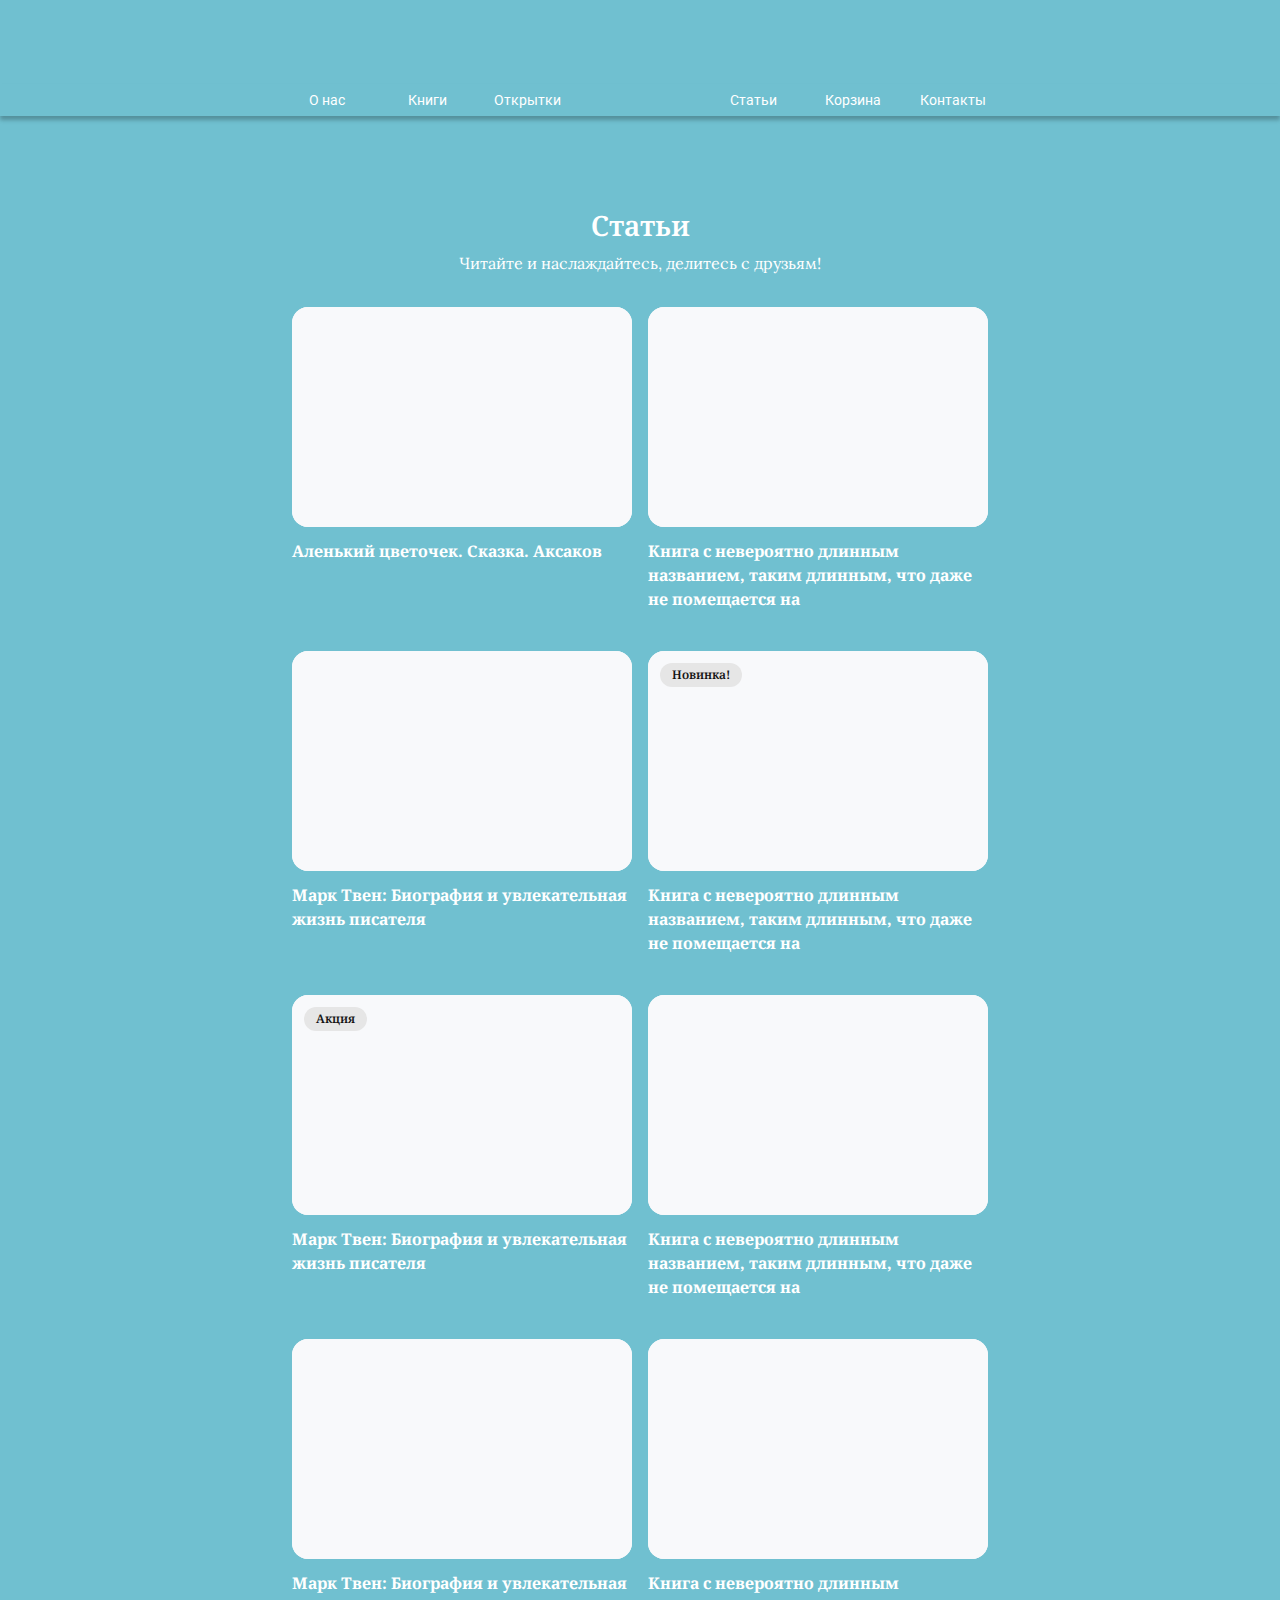
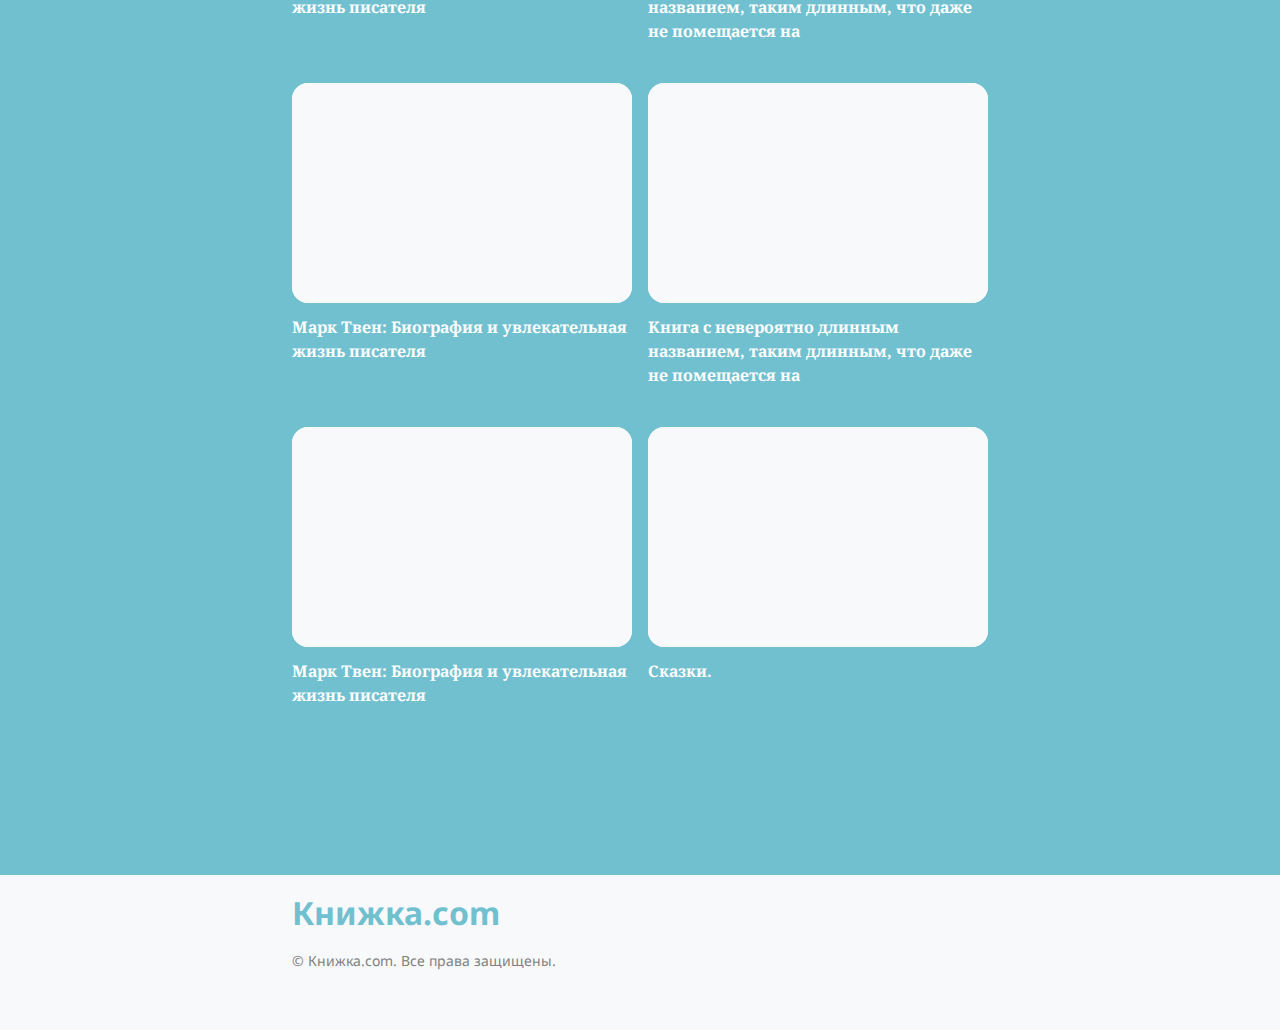
==== articles.html @ e6ea22bf "first commit" ====
<!DOCTYPE html>
<html lang="en">

<head>
  <meta charset="UTF-8">
  <meta name="viewport" content="width=device-width, initial-scale=1.0">
  <title>Книжка.com</title>
  <link rel="stylesheet" href="css/swiper-bundle.min.css">
  <link rel="stylesheet" href="css/style.min.css">
</head>

<body>
  <div class="wrapper">
    <header class="header">


      <div class="header__top">


      </div>
      <div class="header-center">

      </div>
      <div class="header__center">
        <div class="header__center-conteiner">
          <div class="header__center-nav">
            <ul class="nav-list">
              <li class="nav-list__item"><a href="about.html" class="nav-list__link">О нас</a></li>
              <li class="nav-list__item"><a href="index.html" class="nav-list__link">Книги</a></li>
              <li class="nav-list__item"><a href="postcards.html" class="nav-list__link">Открытки</a></li>
            </ul>
          </div>
          <div class="header__center-nav">
            <ul class="nav-list">
              <li class="nav-list__item"><a href="articles.html" class="nav-list__link">Статьи</a></li>
              <li class="nav-list__item"><a href="cart.html" class="nav-list__link">Корзина</a></li>
              <li class="nav-list__item"><a href="contacts.html" class="nav-list__link">Контакты</a></li>
            </ul>
          </div>
        </div>
      </div>
      <div class="container">
        <div class="header__mob mobile">
          <div class="header__logo">
            <img src="images/mobile/logo.png" alt="">
            <span>Книжка.com</span>
          </div>
          <div class="menu__btn">
            <span></span>
            <span></span>
            <span></span>
            <div class="clse-menu">
              <svg xmlns="http://www.w3.org/2000/svg" width="24" height="24" viewBox="0 0 24 24" fill="none">
                <path
                  d="M6.4 19L5 17.6L10.6 12L5 6.4L6.4 5L12 10.6L17.6 5L19 6.4L13.4 12L19 17.6L17.6 19L12 13.4L6.4 19Z"
                  fill="black" />
              </svg>
            </div>
          </div>
          <div class="menu__list">
            <div class="menu__list-inner">
              <img src="images/top-img.png" alt="" class="menu__img">
              <ul class="nav__list">
                <li class="nav__list-item"><a href="about.html" class="nav__link">О нас</a></li>
                <li class="nav__list-item"><a href="index.html" class="nav__link">Книги</a></li>
                <li class="nav__list-item"><a href="postcards.html" class="nav__link">Открытки</a></li>
                <li class="nav__list-item"><a href="articles.html" class="nav__link">Статьи </a></li>
                <li class="nav__list-item"><a href="cart.html" class="nav__link">Корзина</a></li>

                <li class="nav__list-item"><a href="contacts.html" class="nav__link">Контакты</a></li>

              </ul>
              <div class="header__mob-bottom">
                <div class="header__mob-title">Книжка.com</div>
                <div class="header__socials socials">
                </div>
              </div>
            </div>
          </div>
        </div>
      </div>
    </header>
    <main class="main">
      <section class="books">
        <div class="container-content">
          <h4 class="books__title title first">Статьи</h4>
          <p class="books__subtitle subtitle">
            Читайте и наслаждайтесь, делитесь
            с друзьям!
          </p>

        </div>
        <div class="container">
          <div class="books__tabs tabs-block">
            <!-- <div class="tabs__buttons">
              <button class="tab-btn active" data-tab="#tab-1">Все</button>
              <button class="tab-btn" data-tab="#tab-2">Стихи</button>
              <button class="tab-btn" data-tab="#tab-3">Детям</button>

              <button class="tab-btn" data-tab="#tab-5">Книги о природе</button>
            </div> -->
            <div class="tabs__body">
              <div class="tab__item active" id="tab-1">
                <div class="article__box">
                  <a href="article.html" class="article">
                    <div class="article__img">
                      <img src="images/content/article-bg.jpg" alt="">
                    </div>
                    <h6 class="article__title">
                      Аленький цветочек. Сказка.
                      Аксаков
                    </h6>
                  </a>
                  <a href="article.html" class="article">
                    <div class="article__img">
                      <img src="images/content/article-bg.jpg" alt="">
                    </div>
                    <h6 class="article__title">
                      Книга с невероятно длинным названием, таким длинным, что даже не помещается на
                    </h6>

                  </a>

                  <a href="article.html" class="article">
                    <div class="article__img">
                      <img src="images/content/article-bg.jpg" alt="">
                    </div>
                    <h6 class="article__title">
                      Марк Твен: Биография и увлекательная жизнь писателя
                    </h6>
                  </a>
                  <a href="article.html" class="article">
                    <div class="article__img">
                      <img src="images/content/article-bg.jpg" alt="">
                    </div>
                    <h6 class="article__title">
                      Книга с невероятно длинным названием, таким длинным, что даже не помещается на
                    </h6>
                    <div class="article__label"><span>Новинка!</span></div>
                  </a>
                  <a href="article.html" class="article mob-none">
                    <div class="article__img">
                      <img src="images/content/article-bg.jpg" alt="">
                    </div>
                    <h6 class="article__title">
                      Марк Твен: Биография и увлекательная жизнь писателя
                    </h6>
                    <div class="article__label"><span>Акция</span></div>
                  </a>
                  <a href="article.html" class="article mob-none">
                    <div class="article__img">
                      <img src="images/content/article-bg.jpg" alt="">
                    </div>
                    <h6 class="article__title">
                      Книга с невероятно длинным названием, таким длинным, что даже не помещается на
                    </h6>
                  </a>
                  <a href="article.html" class="article mob-none">
                    <div class="article__img">
                      <img src="images/content/article-bg.jpg" alt="">
                    </div>
                    <h6 class="article__title">
                      Марк Твен: Биография и увлекательная жизнь писателя
                    </h6>

                  </a>
                  <a href="article.html" class="article mob-none">
                    <div class="article__img">
                      <img src="images/content/article-bg.jpg" alt="">
                    </div>
                    <h6 class="article__title">
                      Книга с невероятно длинным названием, таким длинным, что даже не помещается на
                    </h6>

                  </a>
                  <a href="article.html" class="article none">
                    <div class="article__img">
                      <img src="images/content/article-bg.jpg" alt="">
                    </div>
                    <h6 class="article__title">
                      Марк Твен: Биография и увлекательная жизнь писателя
                    </h6>
                  </a>
                  <a href="article.html" class="article none">
                    <div class="article__img">
                      <img src="images/content/article-bg.jpg" alt="">
                    </div>
                    <h6 class="article__title">
                      Книга с невероятно длинным названием, таким длинным, что даже не помещается на
                    </h6>
                  </a>
                  <a href="article.html" class="article none">
                    <div class="article__img">
                      <img src="images/content/article-bg.jpg" alt="">
                    </div>
                    <h6 class="article__title">
                      Марк Твен: Биография и увлекательная жизнь писателя
                    </h6>

                  </a>
                  <a href="article.html" class="article none">
                    <div class="article__img">
                      <img src="images/content/article-bg.jpg" alt="">
                    </div>
                    <h6 class="article__title">
                      Сказки.
                    </h6>
                  </a>
                </div>

              </div>
              <div class="tab__item" id="tab-2">
                <div class="article__box">
                  <a href="article.html" class="article">
                    <div class="article__img">
                      <img src="images/content/article-bg.jpg" alt="">
                    </div>
                    <h6 class="article__title">
                      Аленький цветочек. Сказка.
                      Аксаков
                    </h6>
                  </a>
                  <a href="article.html" class="article">
                    <div class="article__img">
                      <img src="images/content/article-bg.jpg" alt="">
                    </div>
                    <h6 class="article__title">
                      Книга с невероятно длинным названием, таким длинным, что даже не помещается на
                    </h6>

                  </a>

                  <a href="article.html" class="article">
                    <div class="article__img">
                      <img src="images/content/article-bg.jpg" alt="">
                    </div>
                    <h6 class="article__title">
                      Марк Твен: Биография и увлекательная жизнь писателя
                    </h6>
                  </a>
                  <a href="article.html" class="article">
                    <div class="article__img">
                      <img src="images/content/article-bg.jpg" alt="">
                    </div>
                    <h6 class="article__title">
                      Книга с невероятно длинным названием, таким длинным, что даже не помещается на
                    </h6>
                    <div class="article__label"><span>Новинка!</span></div>
                  </a>
                  <a href="article.html" class="article mob-none">
                    <div class="article__img">
                      <img src="images/content/article-bg.jpg" alt="">
                    </div>
                    <h6 class="article__title">
                      Марк Твен: Биография и увлекательная жизнь писателя
                    </h6>
                    <div class="article__label"><span>Акция</span></div>
                  </a>
                  <a href="article.html" class="article mob-none">
                    <div class="article__img">
                      <img src="images/content/article-bg.jpg" alt="">
                    </div>
                    <h6 class="article__title">
                      Книга с невероятно длинным названием, таким длинным, что даже не помещается на
                    </h6>
                  </a>
                  <a href="article.html" class="article mob-none">
                    <div class="article__img">
                      <img src="images/content/article-bg.jpg" alt="">
                    </div>
                    <h6 class="article__title">
                      Марк Твен: Биография и увлекательная жизнь писателя
                    </h6>

                  </a>
                  <a href="article.html" class="article mob-none">
                    <div class="article__img">
                      <img src="images/content/article-bg.jpg" alt="">
                    </div>
                    <h6 class="article__title">
                      Книга с невероятно длинным названием, таким длинным, что даже не помещается на
                    </h6>

                  </a>
                  <a href="article.html" class="article none">
                    <div class="article__img">
                      <img src="images/content/article-bg.jpg" alt="">
                    </div>
                    <h6 class="article__title">
                      Марк Твен: Биография и увлекательная жизнь писателя
                    </h6>
                  </a>
                  <a href="article.html" class="article none">
                    <div class="article__img">
                      <img src="images/content/article-bg.jpg" alt="">
                    </div>
                    <h6 class="article__title">
                      Книга с невероятно длинным названием, таким длинным, что даже не помещается на
                    </h6>
                  </a>
                  <a href="article.html" class="article none">
                    <div class="article__img">
                      <img src="images/content/article-bg.jpg" alt="">
                    </div>
                    <h6 class="article__title">
                      Марк Твен: Биография и увлекательная жизнь писателя
                    </h6>

                  </a>
                  <a href="article.html" class="article none">
                    <div class="article__img">
                      <img src="images/content/article-bg.jpg" alt="">
                    </div>
                    <h6 class="article__title">
                      Сказки.
                    </h6>
                  </a>
                </div>

              </div>
              <div class="tab__item" id="tab-3">
                <div class="article__box">
                  <a href="article.html" class="article">
                    <div class="article__img">
                      <img src="images/content/article-bg.jpg" alt="">
                    </div>
                    <h6 class="article__title">
                      Аленький цветочек. Сказка.
                      Аксаков
                    </h6>
                  </a>
                  <a href="article.html" class="article">
                    <div class="article__img">
                      <img src="images/content/article-bg.jpg" alt="">
                    </div>
                    <h6 class="article__title">
                      Книга с невероятно длинным названием, таким длинным, что даже не помещается на
                    </h6>

                  </a>

                  <a href="article.html" class="article">
                    <div class="article__img">
                      <img src="images/content/article-bg.jpg" alt="">
                    </div>
                    <h6 class="article__title">
                      Марк Твен: Биография и увлекательная жизнь писателя
                    </h6>
                  </a>
                  <a href="article.html" class="article">
                    <div class="article__img">
                      <img src="images/content/article-bg.jpg" alt="">
                    </div>
                    <h6 class="article__title">
                      Книга с невероятно длинным названием, таким длинным, что даже не помещается на
                    </h6>
                    <div class="article__label"><span>Новинка!</span></div>
                  </a>
                  <a href="article.html" class="article mob-none">
                    <div class="article__img">
                      <img src="images/content/article-bg.jpg" alt="">
                    </div>
                    <h6 class="article__title">
                      Марк Твен: Биография и увлекательная жизнь писателя
                    </h6>
                    <div class="article__label"><span>Акция</span></div>
                  </a>
                  <a href="article.html" class="article mob-none">
                    <div class="article__img">
                      <img src="images/content/article-bg.jpg" alt="">
                    </div>
                    <h6 class="article__title">
                      Книга с невероятно длинным названием, таким длинным, что даже не помещается на
                    </h6>
                  </a>
                  <a href="article.html" class="article mob-none">
                    <div class="article__img">
                      <img src="images/content/article-bg.jpg" alt="">
                    </div>
                    <h6 class="article__title">
                      Марк Твен: Биография и увлекательная жизнь писателя
                    </h6>

                  </a>
                  <a href="article.html" class="article mob-none">
                    <div class="article__img">
                      <img src="images/content/article-bg.jpg" alt="">
                    </div>
                    <h6 class="article__title">
                      Книга с невероятно длинным названием, таким длинным, что даже не помещается на
                    </h6>

                  </a>
                  <a href="article.html" class="article none">
                    <div class="article__img">
                      <img src="images/content/article-bg.jpg" alt="">
                    </div>
                    <h6 class="article__title">
                      Марк Твен: Биография и увлекательная жизнь писателя
                    </h6>
                  </a>
                  <a href="article.html" class="article none">
                    <div class="article__img">
                      <img src="images/content/article-bg.jpg" alt="">
                    </div>
                    <h6 class="article__title">
                      Книга с невероятно длинным названием, таким длинным, что даже не помещается на
                    </h6>
                  </a>
                  <a href="article.html" class="article none">
                    <div class="article__img">
                      <img src="images/content/article-bg.jpg" alt="">
                    </div>
                    <h6 class="article__title">
                      Марк Твен: Биография и увлекательная жизнь писателя
                    </h6>

                  </a>
                  <a href="article.html" class="article none">
                    <div class="article__img">
                      <img src="images/content/article-bg.jpg" alt="">
                    </div>
                    <h6 class="article__title">
                      Сказки.
                    </h6>
                  </a>
                </div>

              </div>
              <div class="tab__item" id="tab-4">
                <div class="article__box">
                  <a href="article.html" class="article">
                    <div class="article__img">
                      <img src="images/content/article-bg.jpg" alt="">
                    </div>
                    <h6 class="article__title">
                      Аленький цветочек. Сказка.
                      Аксаков
                    </h6>
                  </a>
                  <a href="article.html" class="article">
                    <div class="article__img">
                      <img src="images/content/article-bg.jpg" alt="">
                    </div>
                    <h6 class="article__title">
                      Книга с невероятно длинным названием, таким длинным, что даже не помещается на
                    </h6>

                  </a>

                  <a href="article.html" class="article">
                    <div class="article__img">
                      <img src="images/content/article-bg.jpg" alt="">
                    </div>
                    <h6 class="article__title">
                      Марк Твен: Биография и увлекательная жизнь писателя
                    </h6>
                  </a>
                  <a href="article.html" class="article">
                    <div class="article__img">
                      <img src="images/content/article-bg.jpg" alt="">
                    </div>
                    <h6 class="article__title">
                      Книга с невероятно длинным названием, таким длинным, что даже не помещается на
                    </h6>
                    <div class="article__label"><span>Новинка!</span></div>
                  </a>
                  <a href="article.html" class="article mob-none">
                    <div class="article__img">
                      <img src="images/content/article-bg.jpg" alt="">
                    </div>
                    <h6 class="article__title">
                      Марк Твен: Биография и увлекательная жизнь писателя
                    </h6>
                    <div class="article__label"><span>Акция</span></div>
                  </a>
                  <a href="article.html" class="article mob-none">
                    <div class="article__img">
                      <img src="images/content/article-bg.jpg" alt="">
                    </div>
                    <h6 class="article__title">
                      Книга с невероятно длинным названием, таким длинным, что даже не помещается на
                    </h6>
                  </a>
                  <a href="article.html" class="article mob-none">
                    <div class="article__img">
                      <img src="images/content/article-bg.jpg" alt="">
                    </div>
                    <h6 class="article__title">
                      Марк Твен: Биография и увлекательная жизнь писателя
                    </h6>

                  </a>
                  <a href="article.html" class="article mob-none">
                    <div class="article__img">
                      <img src="images/content/article-bg.jpg" alt="">
                    </div>
                    <h6 class="article__title">
                      Книга с невероятно длинным названием, таким длинным, что даже не помещается на
                    </h6>

                  </a>
                  <a href="article.html" class="article none">
                    <div class="article__img">
                      <img src="images/content/article-bg.jpg" alt="">
                    </div>
                    <h6 class="article__title">
                      Марк Твен: Биография и увлекательная жизнь писателя
                    </h6>
                  </a>
                  <a href="article.html" class="article none">
                    <div class="article__img">
                      <img src="images/content/article-bg.jpg" alt="">
                    </div>
                    <h6 class="article__title">
                      Книга с невероятно длинным названием, таким длинным, что даже не помещается на
                    </h6>
                  </a>
                  <a href="article.html" class="article none">
                    <div class="article__img">
                      <img src="images/content/article-bg.jpg" alt="">
                    </div>
                    <h6 class="article__title">
                      Марк Твен: Биография и увлекательная жизнь писателя
                    </h6>

                  </a>
                  <a href="article.html" class="article none">
                    <div class="article__img">
                      <img src="images/content/article-bg.jpg" alt="">
                    </div>
                    <h6 class="article__title">
                      Сказки.
                    </h6>
                  </a>
                </div>

              </div>
              <div class="tab__item" id="tab-5">
                <div class="article__box">
                  <a href="article.html" class="article">
                    <div class="article__img">
                      <img src="images/content/article-bg.jpg" alt="">
                    </div>
                    <h6 class="article__title">
                      Аленький цветочек. Сказка.
                      Аксаков
                    </h6>
                  </a>
                  <a href="article.html" class="article">
                    <div class="article__img">
                      <img src="images/content/article-bg.jpg" alt="">
                    </div>
                    <h6 class="article__title">
                      Книга с невероятно длинным названием, таким длинным, что даже не помещается на
                    </h6>

                  </a>

                  <a href="article.html" class="article">
                    <div class="article__img">
                      <img src="images/content/article-bg.jpg" alt="">
                    </div>
                    <h6 class="article__title">
                      Марк Твен: Биография и увлекательная жизнь писателя
                    </h6>
                  </a>
                  <a href="article.html" class="article">
                    <div class="article__img">
                      <img src="images/content/article-bg.jpg" alt="">
                    </div>
                    <h6 class="article__title">
                      Книга с невероятно длинным названием, таким длинным, что даже не помещается на
                    </h6>
                    <div class="article__label"><span>Новинка!</span></div>
                  </a>
                  <a href="article.html" class="article mob-none">
                    <div class="article__img">
                      <img src="images/content/article-bg.jpg" alt="">
                    </div>
                    <h6 class="article__title">
                      Марк Твен: Биография и увлекательная жизнь писателя
                    </h6>
                    <div class="article__label"><span>Акция</span></div>
                  </a>
                  <a href="article.html" class="article mob-none">
                    <div class="article__img">
                      <img src="images/content/article-bg.jpg" alt="">
                    </div>
                    <h6 class="article__title">
                      Книга с невероятно длинным названием, таким длинным, что даже не помещается на
                    </h6>
                  </a>
                  <a href="article.html" class="article mob-none">
                    <div class="article__img">
                      <img src="images/content/article-bg.jpg" alt="">
                    </div>
                    <h6 class="article__title">
                      Марк Твен: Биография и увлекательная жизнь писателя
                    </h6>

                  </a>
                  <a href="article.html" class="article mob-none">
                    <div class="article__img">
                      <img src="images/content/article-bg.jpg" alt="">
                    </div>
                    <h6 class="article__title">
                      Книга с невероятно длинным названием, таким длинным, что даже не помещается на
                    </h6>

                  </a>
                  <a href="article.html" class="article none">
                    <div class="article__img">
                      <img src="images/content/article-bg.jpg" alt="">
                    </div>
                    <h6 class="article__title">
                      Марк Твен: Биография и увлекательная жизнь писателя
                    </h6>
                  </a>
                  <a href="article.html" class="article none">
                    <div class="article__img">
                      <img src="images/content/article-bg.jpg" alt="">
                    </div>
                    <h6 class="article__title">
                      Книга с невероятно длинным названием, таким длинным, что даже не помещается на
                    </h6>
                  </a>
                  <a href="article.html" class="article none">
                    <div class="article__img">
                      <img src="images/content/article-bg.jpg" alt="">
                    </div>
                    <h6 class="article__title">
                      Марк Твен: Биография и увлекательная жизнь писателя
                    </h6>

                  </a>
                  <a href="article.html" class="article none">
                    <div class="article__img">
                      <img src="images/content/article-bg.jpg" alt="">
                    </div>
                    <h6 class="article__title">
                      Сказки.
                    </h6>
                  </a>
                </div>

              </div>
            </div>
          </div>
        </div>
      </section>
    </main>
    <footer class="footer">
      <div class="container">
        <div class="footer__inner">
          <div class="footer__title heading">Книжка.com</div>

          <p class="footer__copyright">&copy;&nbsp;Книжка.com. Все права защищены.</p>

        </div>
      </div>
    </footer>
  </div>
  <script src="js/swiper-bundle.min.js"></script>
  <script src="js/main.min.js"></script>
</body>

</html>
---- css/style.min.css ----
@import"https://fonts.googleapis.com/css2?family=Inter:wght@500;600;700&family=Lora:ital,wght@0,400;0,500;0,700;1,500&family=Noto+Sans+Display:wght@600&family=Noto+Sans:wght@400;500;600;700&family=Noto+Serif:wght@400;500;600&family=Roboto:wght@400;500&display=swap";

html {
  -webkit-box-sizing: border-box;
  box-sizing: border-box
}

*,
*::after,
*::before {
  -webkit-box-sizing: inherit;
  box-sizing: inherit
}

ul[class],
ol[class] {
  padding: 0
}

body,
h1,
h2,
h3,
h4,
h5,
h6,
p,
ul,
ol,
li,
figure,
figcaption,
blockquote,
dl,
dd {
  margin: 0;
  font-size: inherit
}

ul[class] {
  list-style: none
}

img {
  max-width: 100%;
  display: block
}

input,
button,
textarea,
select {
  font: inherit
}

a {
  text-decoration: none
}

button {
  background-color: rgba(0, 0, 0, 0);
  border: none
}

html,
body {
  height: 100%
}

html *,
body * {
  -webkit-box-sizing: border-box;
  box-sizing: border-box
}

a {
  color: inherit
}

body {
  color: #333;
  font-family: Lora;
  font-size: 16px;
  font-style: normal;
  font-weight: 400;
  line-height: 150%;
  overflow-x: hidden;
  background-color: #70C0D0
}

button {
  cursor: pointer
}

.wrapper {
  display: -webkit-box;
  display: -ms-flexbox;
  display: flex;
  -webkit-box-orient: vertical;
  -webkit-box-direction: normal;
  -ms-flex-direction: column;
  flex-direction: column;
  min-height: 100%
}

.main {
  -webkit-box-flex: 1;
  -ms-flex: 1 0 auto;
  flex: 1 0 auto
}

.footer {
  -webkit-box-flex: 0;
  -ms-flex: 0 0 auto;
  flex: 0 0 auto
}

.container {
  max-width: 1680px;
  margin: 0 auto;
  padding: 0 16px
}

.container-content {
  max-width: 1270px;
  margin: 0 auto;
  padding: 0 15px;
  margin-bottom: 24px;
}

.container-fluid {
  max-width: 1145px;
  padding: 0 15px;
  margin: 0 auto
}

a {
  cursor: pointer
}

button {
  cursor: pointer
}



.header__top {
  position: relative;
  z-index: 10;
  padding-top: 20px
}

.header-center {
  margin: -68px auto 0 auto;
  width: 252px;
  height: 252px
}

.header-center img {
  width: 100%
}

.header-top__bird {
  width: 815px;
  margin-left: auto
}

.header-top__bird img {
  width: 100%
}

.header-top-second {
  position: absolute;
  right: 35%;
  top: 136px
}

.hero {
  width: 1440px;
  position: relative;
  margin: 265px auto 278px auto
}

.hero img {
  width: 100%
}

.hero__link {
  background-color: #fff;
  position: absolute;
  color: #053364;
  font-size: 18px;
  font-weight: 500;
  line-height: 120%;
  border-radius: 12px;
  border: 1px solid #70C0D0;
  padding: 12px 24px
}

.hero__link-1 {
  top: 16%;
  right: 21%
}

.hero__link-2 {
  top: 21%;
  left: 18%
}

.hero__link-3 {
  top: 31%;
  right: 9%
}

.hero__link-4 {
  top: 38%;
  left: 5%
}

.hero__link-5 {
  top: 57%;
  right: 2%
}

.hero__link-6 {
  top: 59%;
  left: 2%
}

.footer {
  background-color: #f8f9fb;
  padding: 16px 0 36px 0
}

.socials {
  display: -webkit-box;
  display: -ms-flexbox;
  display: flex;
  -webkit-box-align: center;
  -ms-flex-align: center;
  align-items: center;
  gap: 16px
}

.title {
  color: #fff;
  font-family: Noto Serif;
  text-align: center;
  font-size: 48px;
  font-weight: 600;
  line-height: 120%
}

.title.first {
  margin-top: 40px
}

.nav-list__link {
  color: #fff;
}

.subtitle {
  color: #fff;
  text-align: center;
  font-size: 18px;
  margin: 16px 0 64px 0
}

.block {
  background-color: #fff;
  border-radius: 16px;
  padding: 64px
}

.heading {
  font-family: Noto Sans;
  font-size: 32px;
  font-weight: 700;
  line-height: 140%;
  color: #70C0D0
}

.grey-btn {
  display: inline-block;
  width: 100%;
  border-radius: 16px;
  background: rgba(255, 255, 255, .15);
  padding: 31px;
  color: #fff;
  font-size: 18px;
  font-weight: 500;
  line-height: 120%;
  text-align: center
}

.mobile {
  display: none
}

.socials__link img {
  width: 48px;
  height: 48px
}

.footer__title {
  margin-bottom: 10px
}

.footer__nav {
  display: -webkit-box;
  display: -ms-flexbox;
  display: flex;
  -webkit-box-align: center;
  -ms-flex-align: center;
  align-items: center;
  gap: 0 11px
}

.footer__link {
  font-size: 18px;
  color: #70C0D0;
  font-weight: 700
}

.footer__copyright {
  font-family: Noto Sans;
  font-size: 14px;
  font-style: normal;
  font-weight: 400;
  color: #818181;
  margin: 14px 0 21px 0
}

.menu__list {
  display: block;
  position: absolute;
  z-index: 99;
  right: 0;
  left: 0;
  top: 0;
  min-height: 100vh;
  background-color: #fff;
  -webkit-transform: translateY(-100%);
  -ms-transform: translateY(-100%);
  transform: translateY(-100%);
  -webkit-transition: all .3s ease-in;
  -o-transition: all .3s ease-in;
  transition: all .3s ease-in
}

.menu__list--active {
  display: block;
  -webkit-transform: translateY(0);
  -ms-transform: translateY(0);
  transform: translateY(0)
}

.menu__list--dis {
  -webkit-transform: translateY(-100%);
  -ms-transform: translateY(-100%);
  transform: translateY(-100%);
  -webkit-transition: all .3s ease-in;
  -o-transition: all .3s ease-in;
  transition: all .3s ease-in
}

.menu__btn {
  position: relative;
  z-index: 100;
  width: 40px;
  height: 40px;
  border-radius: 8px;
  background: var(--5, #F8F9FB);
  display: -webkit-box;
  display: -ms-flexbox;
  display: flex;
  -webkit-box-orient: vertical;
  -webkit-box-direction: normal;
  -ms-flex-direction: column;
  flex-direction: column;
  -webkit-box-pack: center;
  -ms-flex-pack: center;
  justify-content: center;
  gap: 3px
}

.menu__btn span {
  width: 18px;
  height: 2px;
  background-color: #141414;
  margin: 0 auto
}

.clse-menu {
  display: none
}

.menu__btn.checked {
  background: #f7f7f7
}

.menu__btn.checked span {
  display: none
}

.menu__btn.checked .clse-menu {
  margin: auto;
  display: block
}

.menu__list-inner {
  max-width: 375px;
  padding: 0 15px;
  margin: 0 auto;
  text-align: center;
  display: -webkit-box;
  display: -ms-flexbox;
  display: flex;
  -webkit-box-orient: vertical;
  -webkit-box-direction: normal;
  -ms-flex-direction: column;
  flex-direction: column;
  -webkit-box-pack: center;
  -ms-flex-pack: center;
  justify-content: center
}

.menu__list-inner .menu__img {
  width: 120px;
  height: 120px;
  margin: 24px auto 80px auto
}

.menu__list-inner .nav__list {
  display: -webkit-box;
  display: -ms-flexbox;
  display: flex;
  -webkit-box-orient: vertical;
  -webkit-box-direction: normal;
  -ms-flex-direction: column;
  flex-direction: column;
  -webkit-box-pack: center;
  -ms-flex-pack: center;
  justify-content: center;
  text-align: center;
  font-size: 20px;
  gap: 24px
}

.menu__list-inner .header__mob-title {
  margin: auto 0 16px 0
}

.menu__list-inner .header__socials {
  width: 240px;
  margin: 0 auto
}

.menu__list-inner .header__mob-bottom {
  margin: 100px 0 32px 0
}

.header__center {
  padding: 1px 0;
  margin-top: 20px;
  -webkit-box-shadow: 0px 4px 4px 0px rgba(0, 0, 0, .25);
  box-shadow: 0px 4px 4px 0px rgba(0, 0, 0, .25);
  position: relative;
  z-index: 1
}

.header__center-conteiner {
  max-width: 1404px;
  padding: 0 15px;
  margin: 0 auto;
  display: -webkit-box;
  display: -ms-flexbox;
  display: flex;
  -webkit-box-align: center;
  -ms-flex-align: center;
  align-items: center;
  -webkit-box-pack: justify;
  -ms-flex-pack: justify;
  justify-content: space-between
}

.nav-list {
  font-size: 24px;
  color: #333;
  font-weight: 500;
  line-height: 30px;
  display: -webkit-box;
  display: -ms-flexbox;
  display: flex;
  -webkit-box-align: center;
  -ms-flex-align: center;
  align-items: center;
  gap: 64px
}

.about__text {
  margin: 8px 0 32px 0;
  font-size: 20px
}

.about__items-box>*:not(:last-child) {
  margin-bottom: 32px
}

.about__item-top {
  font-family: Noto Serif;
  font-size: 22px;
  font-weight: 600;
  margin-bottom: 8px;
  padding-left: 40px;
  position: relative
}

.about__item-top::before {
  position: absolute;
  content: "";
  display: block;
  width: 24px;
  height: 24px;
  background-color: #0c8bca;
  left: 0;
  top: 0;
  border-radius: 50%
}

.about__btn {
  margin: 16px 0 0 0
}

.authors {
  margin-top: 64px
}

.authors__swiper {
  margin-bottom: 167px
}

.authors__swiper .user-slide {
  max-width: 287px;
  margin: 0 63px;
  display: -webkit-box;
  display: -ms-flexbox;
  display: flex;
  -webkit-box-orient: vertical;
  -webkit-box-direction: normal;
  -ms-flex-direction: column;
  flex-direction: column;
  -webkit-box-pack: center;
  -ms-flex-pack: center;
  justify-content: center
}

.authors__swiper .user__avatar {
  margin: 0 auto;
  background-color: #fff;
  border-radius: 50%;
  width: 287px;
  height: 287px
}

.authors__swiper .user__avatar img {
  border-radius: 50%;
  width: 287px;
  height: 287px
}

.authors__swiper .user__name {
  color: #fff;
  text-align: center;
  font-family: Noto Serif;
  font-size: 18px;
  font-weight: 600;
  line-height: 120%;
  margin-top: 16px
}

.authors__swiper .swiper-button-next::after,
.authors__swiper .swiper-button-prev::after {
  color: #fff;
  font-size: 17px
}

.tabs__buttons {
  display: -webkit-box;
  display: -ms-flexbox;
  display: flex;
  -webkit-box-align: center;
  -ms-flex-align: center;
  align-items: center;
  gap: 0 16px;
  margin-bottom: 64px
}

.tab-btn {
  border-radius: 57px;
  background: rgba(255, 255, 255, .15);
  padding: 11px 16px;
  color: #fff;
  line-height: 120%
}

.tab-btn:first-child {
  margin-left: auto
}

.tab-btn:last-child {
  margin-right: auto
}

.tab-btn.active {
  background: #fff;
  color: #333
}

.tab__item {
  display: none
}

.tab__item.active {
  display: block
}

.article__box {
  display: -ms-grid;
  display: grid;
  -ms-grid-columns: (1fr)[4];
  grid-template-columns: repeat(4, 1fr);
  gap: 56px 20px;
  margin-bottom: 140px
}

.article {
  position: relative
}

.article__img {
  border-radius: 16px;
  background: var(--5, #F8F9FB);
  width: 405px;
  height: 287px;
  margin-bottom: 12px
}

.article__img img {
  border-radius: 16px;
  width: 405px;
  height: 287px
}

.article__title {
  color: #fff;
  font-family: Noto Serif
}

.article__label {
  position: absolute;
  top: 12px;
  left: 12px;
  color: var(--unnamed, #141414);
  font-family: Noto Serif;
  font-size: 12px;
  font-weight: 600;
  border-radius: 35px;
  background: var(--20, #E6E6E6)
}

.article__label span {
  padding: 0 12px;
  line-height: 24px
}

.contact-link {
  color: #0c8bca
}

.about__item-tex span {
  display: inline-block;
  width: 100%
}

.about__item-tex a {
  display: inline-block;
  width: -webkit-max-content;
  width: -moz-max-content;
  width: max-content
}

.questions-text {
  width: 100%;
  display: inline-block
}

.contacts__socials {
  width: 240px;
  margin: 66px auto 20px auto
}

.false {
  color: #fff;
  text-align: center;
  font-family: Noto Serif;
  font-size: 64px;
  font-style: normal;
  font-weight: 600;
  line-height: 120%;
  width: 721px;
  margin: 200px auto 90vh auto
}

.news__box {
  display: -ms-grid;
  display: grid;
  -ms-grid-columns: (1fr)[1];
  grid-template-columns: repeat(1, 1fr);
  gap: 16px 0;
  padding-bottom: 214px;
  margin-bottom: 115px
}

.news__box-item {
  display: -webkit-box;
  display: -ms-flexbox;
  display: flex;
  -webkit-box-align: start;
  -ms-flex-align: start;
  align-items: flex-start;
  gap: 0 36px
}

.news__title {
  color: #141414;
  font-family: Noto Serif;
  font-size: 48px;
  font-weight: 600;
  line-height: 120%;
  margin-bottom: 8px
}

.news__authors-name {
  margin-bottom: 16px;
  font-size: 18px
}

.news__text {
  font-size: 18px
}

.news__img {
  min-width: 451px;
  height: 320px;
  border-radius: 16px
}

.news__img img {
  width: 451px;
  height: 320px;
  border-radius: 16px
}

.news .container {
  max-width: 1270px
}

.read-more {
  display: none
}

.postcards {
  margin-bottom: 215px
}

.postcards .postcard__description {
  color: var(--unnamed, #FFF);
  font-family: "Noto Serif", serif;
  font-weight: 400;
  line-height: 150%;
  margin-top: 16px
}

.postcards__swiper {
  margin-bottom: 16px
}

.postcards__body-title {
  padding: 9px 0;
  text-align: center;
  margin-bottom: 32px;
  color: #fff;
  font-family: Noto Serif;
  font-size: 32px;
  font-weight: 600;
  line-height: 120%
}

.postcards .swiper-button-next,
.postcards .swiper-button-prev {
  border-radius: 54px;
  background: var(--20, #E6E6E6);
  width: 56px;
  height: 56px;
  position: absolute;
  top: -65px;
  z-index: 99
}

.postcards .swiper-button-next::after,
.postcards .swiper-button-prev::after {
  font-size: 16px;
  color: #292d32
}

.postcards .swiper {
  overflow-y: visible
}

.postcards .swiper-button-next {
  right: 0
}

.postcards .swiper-button-prev {
  left: 0
}

.postcards__body.horisont {
  margin-bottom: 64px
}

.postcards__body.horisont .postcard__img {
  width: 547px;
  height: 387px
}

.postcards__body.horisont .swiper-slide {
  max-width: -webkit-fit-content;
  max-width: -moz-fit-content;
  max-width: fit-content;
  margin-right: 20px
}

.postcards__body.vertical .postcard__img {
  width: 405px;
  height: 655px
}

.postcards__body.vertical .swiper-slide {
  max-width: -webkit-fit-content;
  max-width: -moz-fit-content;
  max-width: fit-content;
  margin-right: 20px
}

.article__body {
  background-color: #fff;
  max-width: 1792px;
  margin: 0 auto;
  padding: 297px 0;
  overflow-x: hidden
}

.article__body-title {
  color: #70C0D0;
  font-family: Noto Serif;
  font-size: 40px;
  line-height: 120%;
  margin: 0 198px 40px 198px;
  text-align: center;
  padding-bottom: 16px;
  border-bottom: 1px solid #70C0D0
}

.item-article:not(:last-child) {
  margin-bottom: 64px
}

.item-article__img {
  margin: 0 auto;
  position: relative
}

.item-article__img img {
  margin-bottom: 16px;
  border-radius: 16px;
  width: 1112px;
  height: 769px
}

.item-article__img p {
  color: #000;
  font-family: Noto Serif;
  font-size: 16px;
  font-weight: 400;
  line-height: 150%;
  text-align: center
}

.item-article__text {
  margin-bottom: 32px
}

.item-article__title {
  color: #70C0D0;
  text-align: center;
  font-family: Noto Serif;
  font-size: 32px;
  margin-bottom: 16px
}

.grey-block {
  border-radius: 16px;
  background: #f7f7f7;
  padding: 24px
}

.contents {
  margin-bottom: 40px
}

.contents__title {
  font-size: 24px;
  margin-bottom: 8px
}

.contents__list {
  margin-left: 24px;
  font-size: 16px
}

.contents__list a {
  text-decoration: underline
}

.quote {
  padding: 24px 24px 0 24px
}

.quote__text {
  color: var(--unnamed, #70C0D0);
  font-family: Noto Serif;
  font-weight: 700;
  line-height: 140%;
  margin-bottom: 16px
}

.quote__author {
  padding: 16px 0;
  display: -webkit-box;
  display: -ms-flexbox;
  display: flex;
  -webkit-box-align: center;
  -ms-flex-align: center;
  align-items: center;
  gap: 16px;
  font-family: Noto Serif;
  line-height: 140%;
  border-top: 1px solid rgba(0, 0, 0, .2)
}

.quote__author span {
  color: #053364;
  font-size: 14px;
  font-weight: 500;
  margin-bottom: 2px
}

.quote__author p {
  color: rgba(51, 51, 51, .7);
  font-size: 12px;
  font-style: normal;
  font-weight: 400
}

.swiper-article__img img {
  border-radius: 16px
}

.swiper-container {
  margin-bottom: 64px
}

.swiper-container .swiper-art {
  padding-bottom: 20px;
  position: relative
}

.swiper-container .swiper-pagination {
  position: absolute;
  bottom: 65px
}

.swiper-container .swiper-article__text {
  margin-top: 72px;
  text-align: center;
  opacity: 0;
  -webkit-transition: opacity .3s ease-in;
  -o-transition: opacity .3s ease-in;
  transition: opacity .3s ease-in
}

.swiper-container .swiper-slide-active .swiper-article__text {
  opacity: 1
}

.swiper-container .swiper-button-next,
.swiper-container .swiper-button-prev {
  position: absolute;
  z-index: 99;
  top: 88%
}

.swiper-container .swiper-button-next::after,
.swiper-container .swiper-button-prev::after {
  font-size: 14px;
  color: #292d32
}

.swiper-container .swiper-button-next {
  right: 47%
}

.swiper-container .swiper-button-prev {
  left: 47%
}

.video__library {
  position: absolute;
  top: calc(50% - 54px);
  left: calc(50% - 54px);
  z-index: 1
}

.video__library img {
  width: 108px;
  height: 108px
}

.video-library {
  display: -ms-grid;
  display: grid;
  -ms-grid-columns: (1fr)[6];
  grid-template-columns: repeat(6, 1fr);
  gap: 19px
}

.video-library__item {
  position: relative;
  height: -webkit-max-content;
  height: -moz-max-content;
  height: max-content
}

.video-library img {
  border-radius: 13.984px;
  width: 169px;
  height: 116px
}

.video-library .video-library-play {
  display: none;
  position: absolute;
  top: calc(50% - 20px);
  left: calc(50% - 20px)
}

.video-library .video-library-play img {
  border-radius: 0;
  width: 40px;
  height: 40px
}

.video-library__item.active {
  border-radius: 15.732px;
  border: 3px solid #4685ff
}

.video-library__item.active .video-library-play {
  display: block
}

.video-library__item.last {
  position: relative;
  border-radius: 13.984px
}

.video-library__item.last span {
  top: 0;
  border-radius: 13.984px;
  position: absolute;
  display: -webkit-box;
  display: -ms-flexbox;
  display: flex;
  -webkit-box-align: center;
  -ms-flex-align: center;
  align-items: center;
  -webkit-box-pack: center;
  -ms-flex-pack: center;
  justify-content: center;
  color: #fff;
  text-align: center;
  font-family: Lora;
  font-size: 32px;
  font-weight: 700;
  line-height: 150%;
  width: 100%;
  height: 100%;
  background: -webkit-gradient(linear, left bottom, left top, from(rgba(0, 0, 0, 0.6)), to(rgba(0, 0, 0, 0.6)));
  background: -o-linear-gradient(bottom, rgba(0, 0, 0, 0.6) 0%, rgba(0, 0, 0, 0.6) 100%);
  background: linear-gradient(0deg, rgba(0, 0, 0, 0.6) 0%, rgba(0, 0, 0, 0.6) 100%)
}

.img-swiper .swiper-button-next,
.img-swiper .swiper-button-prev {
  position: absolute;
  width: 56px;
  height: 56px;
  border-radius: 54px;
  background: #e6e6e6;
  z-index: 99
}

.img-swiper .swiper-button-next::after,
.img-swiper .swiper-button-prev::after {
  color: #292d32;
  font-size: 16px
}

.img-swiper .swiper-button-prev {
  left: -72px
}

.img-swiper .swiper-button-next {
  right: -72px
}

.img-swiper .swiper {
  overflow: visible;
  margin-bottom: 40px
}

.img-swiper .swiper-slide {
  opacity: 0
}

.img-swiper .swiper-slide-active {
  opacity: 1
}

.article__author {
  display: -webkit-box;
  display: -ms-flexbox;
  display: flex;
  -webkit-box-align: center;
  -ms-flex-align: center;
  align-items: center;
  -webkit-box-pack: justify;
  -ms-flex-pack: justify;
  justify-content: space-between;
  line-height: 140%;
  margin-bottom: 40px
}

.article__author-info {
  font-family: Noto Serif
}

.article__author-info span {
  font-weight: 500
}

.article__author-info p {
  color: rgba(51, 51, 51, .7);
  font-size: 14px;
  font-weight: 400;
  margin-top: 4px
}

.article__author-right {
  font-family: Roboto;
  font-weight: 400;
  display: -webkit-box;
  display: -ms-flexbox;
  display: flex;
  -webkit-box-align: center;
  -ms-flex-align: center;
  align-items: center;
  gap: 19px
}

.article__author-views {
  display: -webkit-box;
  display: -ms-flexbox;
  display: flex;
  -webkit-box-align: center;
  -ms-flex-align: center;
  align-items: center;
  gap: 8px
}

.feedback {
  margin-bottom: 16px
}

.feedback__title {
  font-family: Noto Serif;
  font-size: 32px;
  font-weight: 600;
  margin-bottom: 20px
}

.feedback__buttons {
  display: -webkit-box;
  display: -ms-flexbox;
  display: flex;
  -webkit-box-align: center;
  -ms-flex-align: center;
  align-items: center;
  gap: 12px
}

.feedback-btn {
  border-radius: 12px;
  background: #70C0D0;
  color: #fff;
  padding: 13px 24px
}

.bottom-title {
  color: #0c8bca;
  font-family: Noto Serif;
  font-size: 24px;
  margin-bottom: 8px;
  font-weight: 600;
  line-height: 150%
}

.postcards__mob {
  display: none
}

.tablet {
  display: none
}

@media(max-width: 1440px) {
  .postcards__mob {
    display: block
  }

  .postcards__mob-box {
    display: -ms-grid;
    display: grid;
    -ms-grid-columns: (1fr)[2];
    grid-template-columns: repeat(2, 1fr);
    gap: 32px 16px
  }

  .postcards__mob-box p {
    font-size: 18px
  }

  .postcard__mob.horisont img {
    width: 340px;
    height: 241px
  }

  .postcard__mob.vertical img {
    width: 340px;
    height: 480px
  }

  .postcards__body {
    display: none
  }

  .tablet {
    display: block
  }

  .postcards__body-title {
    font-size: 20px;
    margin-bottom: 32px
  }
}

@media(max-width: 768px) {
  .postcards__mob {
    display: block
  }

  .postcards__mob-box {
    display: -ms-grid;
    display: grid;
    -ms-grid-columns: (1fr)[1];
    grid-template-columns: repeat(1, 1fr);
    gap: 32px 16px
  }

  .postcard__mob.horisont img {
    width: 343px;
    height: 243px
  }

  .postcard__mob.vertical img {
    width: 343px;
    height: 484px
  }
}

.book {
  background-color: #fff;
  padding: 148px 0 284px 0
}

.book .container {
  overflow: hidden
}

.book .swiper-slide img {
  border-radius: 16px
}

.book__gallery-title {
  color: var(--unnamed, #0C8BCA);
  font-family: Noto Serif;
  font-size: 32px;
  font-style: normal;
  font-weight: 600;
  line-height: 120%;
  margin-bottom: 41px
}

.book__item {
  display: -webkit-box;
  display: -ms-flexbox;
  display: flex;
  -webkit-box-align: start;
  -ms-flex-align: start;
  align-items: flex-start;
  gap: 0 64px;
  margin-bottom: 113px
}

.book__cover {
  border-radius: 16px;
  background: #d9d9d9
}

.book__cover img {
  width: 572px;
  height: 405px;
  border-radius: 16px
}

.book__title {
  color: var(--unnamed, #0C8BCA);
  font-family: Noto Serif;
  font-size: 48px;
  font-weight: 600;
  line-height: 120%;
  margin-bottom: 8px
}

.book__author {
  color: var(--unnamed, #818181);
  margin-bottom: 16px
}

.book .feedback__buttons {
  margin-bottom: 16px
}

.book .feedback-btn.not-active {
  color: #70C0D0;
  background-color: #d9d9d9
}

.book__text {
  font-family: Noto Serif;
  line-height: 150%;
  color: #000;
  max-width: 1044px
}

.book__text p {
  margin-bottom: 16px;
  font-size: 18px;
  font-weight: 400
}

.book__text-link {
  color: #333;
  font-family: Noto Serif;
  font-size: 16px;
  font-style: normal;
  font-weight: 400;
  line-height: 120%;
  -webkit-text-decoration-line: underline;
  text-decoration-line: underline
}

.book__gallery-buttons {
  max-width: 156px;
  position: relative;
  top: -60px;
  left: 1504px
}

.book__gallery-buttons .swiper-button-next,
.book__gallery-buttons .swiper-button-prev {
  margin-left: 8px;
  width: 56px;
  height: 56px;
  border-radius: 54px;
  background: #70C0D0;
  color: #fff
}

.book__gallery-buttons .swiper-button-next::after,
.book__gallery-buttons .swiper-button-prev::after {
  font-size: 16px
}

.book__gallery {
  margin-bottom: 104px
}

.book__video {
  width: 100%;
  display: -webkit-box;
  display: -ms-flexbox;
  display: flex;
  -webkit-box-orient: vertical;
  -webkit-box-direction: normal;
  -ms-flex-direction: column;
  flex-direction: column;
  -webkit-box-pack: center;
  -ms-flex-pack: center;
  justify-content: center
}

.book__video * {
  margin: 0 auto;
  width: 1112px;
  height: 769px;
  border-radius: 16px
}

.header-top__bird {
  -webkit-animation-name: feathers;
  animation-name: feathers;
  -webkit-animation-duration: 1.7s;
  animation-duration: 1.7s;
  -webkit-animation-timing-function: ease-in-out;
  animation-timing-function: ease-in-out;
  right: 0;
  position: absolute;
  top: 0
}

.header-center {
  -webkit-animation-duration: 1.7s;
  animation-duration: 1.7s;
  -webkit-animation-timing-function: ease-out;
  animation-timing-function: ease-out
}

.menu__list--active {
  -webkit-animation-name: menu;
  animation-name: menu;
  -webkit-animation-duration: 1s;
  animation-duration: 1s;
  position: fixed
}

@media(max-width: 1730px) {
  .header-center {
    -webkit-animation-duration: 1.7s;
    animation-duration: 1.7s;
    -webkit-animation-timing-function: ease-out;
    animation-timing-function: ease-out
  }
}

@-webkit-keyframes center-ellipse-midle {
  0% {
    margin-top: -8px
  }

  100% {
    margin-top: -43px
  }
}

@keyframes center-ellipse-midle {
  0% {
    margin-top: -8px
  }

  100% {
    margin-top: -43px
  }
}

@media(max-width: 1440px) {
  .header-center {
    -webkit-animation-duration: 1.7s;
    animation-duration: 1.7s;
    -webkit-animation-timing-function: ease-out;
    animation-timing-function: ease-out
  }
}

@-webkit-keyframes menu {
  0% {
    -webkit-transform: translateY(-100%);
    transform: translateY(-100%)
  }

  100% {
    -webkit-transform: translateY(0%);
    transform: translateY(0%)
  }
}

@keyframes menu {
  0% {
    -webkit-transform: translateY(-100%);
    transform: translateY(-100%)
  }

  100% {
    -webkit-transform: translateY(0%);
    transform: translateY(0%)
  }
}

@-webkit-keyframes feathers {
  0% {
    right: -100%;
    top: -100%;
    -webkit-transform: rotate(-100deg);
    transform: rotate(-100deg)
  }

  100% {
    right: 0;
    top: 0;
    -webkit-transform: rotate(0deg);
    transform: rotate(0deg)
  }
}

@keyframes feathers {
  0% {
    right: -100%;
    top: -100%;
    -webkit-transform: rotate(-100deg);
    transform: rotate(-100deg)
  }

  100% {
    right: 0;
    top: 0;
    -webkit-transform: rotate(0deg);
    transform: rotate(0deg)
  }
}

@-webkit-keyframes center-ellipse {
  0% {
    margin-top: -28px
  }

  100% {
    margin-top: -68px
  }
}

@keyframes center-ellipse {
  0% {
    margin-top: -28px
  }

  100% {
    margin-top: -68px
  }
}

@-webkit-keyframes center-ellipse-mob {
  0% {
    margin-top: 0
  }

  100% {
    margin-top: -38px
  }
}

@keyframes center-ellipse-mob {
  0% {
    margin-top: 0
  }

  100% {
    margin-top: -38px
  }
}

@media(max-width: 1730px) {
  .header-top__bird {
    width: 534px
  }

  .header-top-second {
    width: 106px;
    top: 80px
  }

  .header-center {
    width: 212px;
    margin: -43px auto 0px auto
  }

  .hero {
    width: 1080px;
    margin: 175px auto 196px auto
  }

  .hero__link {
    padding: 4px 6px
  }

  .hero__link-1 {
    top: 16%;
    right: 21%
  }

  .hero__link-2 {
    top: 21%;
    left: 16%
  }

  .hero__link-3 {
    top: 31%;
    right: 8%
  }

  .hero__link-4 {
    top: 38%;
    left: 5%
  }

  .hero__link-5 {
    top: 57%;
    right: 2%
  }

  .hero__link-6 {
    top: 59%;
    left: 2%
  }

  .container {
    max-width: 1276px;
    padding: 0 15px
  }
}

@media(max-width: 1440px) {
  .header-top__bird {
    width: 205px
  }

  .header-top-second {
    width: 42px;
    top: 8px
  }

  .header-center {
    width: 104px;
    margin: -38px auto 0px auto
  }

  .hero {
    width: 720px;
    margin: 76px auto 195px auto
  }

  .hero__link {
    padding: 4px 6px
  }

  .hero__link-1 {
    top: 16%;
    right: 21%
  }

  .hero__link-2 {
    top: 21%;
    left: 16%
  }

  .hero__link-3 {
    top: 31%;
    right: 8%
  }

  .hero__link-4 {
    top: 38%;
    left: 5%
  }

  .hero__link-5 {
    top: 65%;
    right: 3%
  }

  .hero__link-6 {
    top: 59%;
    left: 2%
  }

  .container {
    max-width: 768px
  }
}

@media(max-width: 768px) {
  .header__top {
    display: none
  }

  .hero__img {
    display: none
  }

  .mobile {
    display: block
  }

  .hero__links {
    display: none
  }

  .hero__links-mobile {
    display: -webkit-box;
    display: -ms-flexbox;
    display: flex;
    -webkit-box-orient: vertical;
    -webkit-box-direction: normal;
    -ms-flex-direction: column;
    flex-direction: column;
    gap: 40px;
    width: 375px
  }

  .hero__link-mobile {
    margin-bottom: 40px;
    max-width: 375px
  }

  .hero__link-mobile img {
    width: 343px
  }

  .container {
    max-width: 375px
  }

  .menu__btn {
    display: -webkit-box;
    display: -ms-flexbox;
    display: flex
  }

  .footer__inner {
    display: -webkit-box;
    display: -ms-flexbox;
    display: flex;
    -webkit-box-orient: vertical;
    -webkit-box-direction: normal;
    -ms-flex-direction: column;
    flex-direction: column;
    -webkit-box-pack: center;
    -ms-flex-pack: center;
    justify-content: center;
    text-align: center
  }

  .footer__nav {
    -webkit-box-orient: vertical;
    -webkit-box-direction: normal;
    -ms-flex-direction: column;
    flex-direction: column;
    -webkit-box-pack: justify;
    -ms-flex-pack: justify;
    justify-content: space-between;
    gap: 24px
  }

  .footer__title {
    white-space: nowrap;
    margin-bottom: 39px
  }

  .footer__socials {
    margin: 0 auto
  }

  .header__logo {
    display: -webkit-box;
    display: -ms-flexbox;
    display: flex;
    -webkit-box-align: center;
    -ms-flex-align: center;
    align-items: center;
    gap: 0 8px;
    color: var(--unnamed, #FFF);
    font-family: Noto Sans;
    font-size: 22px;
    font-weight: 600;
    line-height: 30px
  }

  .header__mob {
    padding: 24px 0;
    display: -webkit-box;
    display: -ms-flexbox;
    display: flex;
    -webkit-box-pack: justify;
    -ms-flex-pack: justify;
    justify-content: space-between
  }

  .hero {
    margin-bottom: 149px;
    margin-top: 0
  }

  .hero__title {
    color: #fff;
    font-family: Noto Serif;
    font-size: 20px;
    max-width: 320px;
    font-weight: 600;
    padding: 8px 0
  }

  .hero__text {
    max-width: 320px;
    color: #fff;
    font-family: Lora;
    font-size: 18px;
    margin-bottom: 10px
  }
}

@media(max-width: 1920px) {
  .header__center-conteiner {
    max-width: 1261px
  }

  .nav-list {
    gap: 0 40px
  }

  .container-content {
    max-width: 1016px;
    padding: 0 15px
  }

  .authors__swiper {
    margin-bottom: 243px
  }

  .authors .user-slide {
    max-width: 287px;
    margin: 0 94px
  }

  .article__box {
    gap: 40px 20px;
    margin-bottom: 202px
  }

  .article__img {
    width: 309px;
    height: 200px
  }

  .article__img img {
    width: 309px;
    height: 200px
  }

  .article__title {
    max-width: 309px
  }

  .article__body {
    padding: 227px 0 424px 0
  }

  .container {
    max-width: 1328px;
    padding: 0 15px
  }

  .false {
    margin: 170px auto 90vh auto
  }

  .news__box {
    padding: 16px 23px 50px 23px;
    margin-bottom: 60px
  }

  .news__box-item {
    display: -webkit-box;
    display: -ms-flexbox;
    display: flex;
    -webkit-box-align: start;
    -ms-flex-align: start;
    align-items: flex-start;
    gap: 0 36px
  }

  .news__title {
    color: #141414;
    font-family: Noto Serif;
    font-size: 48px;
    font-weight: 600;
    line-height: 120%;
    margin-bottom: 8px
  }

  .news__authors-name {
    margin-bottom: 16px;
    font-size: 18px
  }

  .news__text {
    font-size: 18px
  }

  .postcards {
    margin-bottom: 240px
  }

  .postcards__body.horisont .postcard__img {
    width: 419px;
    height: 297px
  }

  .postcards__body.vertical .postcard__img {
    width: 309px;
    height: 437px
  }

  .book {
    padding: 132px 0 111px 0
  }

  .book__item {
    -webkit-box-orient: vertical;
    -webkit-box-direction: normal;
    -ms-flex-direction: column;
    flex-direction: column;
    gap: 43px 0;
    margin-bottom: 55px
  }

  .book__cover {
    margin: 0 auto
  }

  .book__gallery-buttons {
    left: 1157px
  }

  .book__video * {
    width: 858px;
    height: 593px
  }
}

@media(max-width: 1440px) {
  .header__center-conteiner {
    max-width: 736px
  }

  .header__center {
    margin-top: -209px
  }

  .nav-list {
    gap: 0 20px
  }

  .nav-list__item {
    text-align: center;
    font-family: Roboto;
    font-size: 14px;
    font-weight: 400;
    line-height: 30px;
    width: 80px
  }

  .container-content {
    max-width: 1016px;
    padding: 0 15px
  }

  .authors__swiper {
    margin-bottom: 243px
  }

  .authors .user-slide {
    max-width: 100%;
    margin: 0
  }

  .title.first {
    margin-top: 93px
  }

  .title {
    font-size: 28px
  }

  .subtitle {
    font-size: 16px
  }

  .block {
    padding: 24px
  }

  .subtitle {
    margin: 8px 0 32px 0
  }

  .about__item-top::before {
    background-color: #70C0D0
  }

  .about__item-text {
    font-size: 16px
  }

  .article__box {
    -ms-grid-columns: (1fr)[2];
    grid-template-columns: repeat(2, 1fr);
    gap: 40px 16px;
    margin-bottom: 168px
  }

  .article__img {
    width: 340px;
    height: 220px
  }

  .article__img img {
    width: 340px;
    height: 220px
  }

  .article__title {
    max-width: 340px
  }

  .container {
    max-width: 726px
  }

  .tabs__buttons {
    margin-bottom: 32px
  }

  .false {
    font-size: 28px;
    width: 316px;
    margin: 76px auto 90vh auto
  }

  .news .container {
    max-width: 798px
  }

  .news__box {
    padding: 24px 29px 154px 29px;
    margin-bottom: 97px;
    -ms-grid-columns: (1fr)[2];
    grid-template-columns: repeat(2, 1fr);
    gap: 40px 24px
  }

  .news__box-item {
    max-width: 343px;
    -webkit-box-orient: vertical;
    -webkit-box-direction: normal;
    -ms-flex-direction: column;
    flex-direction: column;
    gap: 40px 0px
  }

  .news__title {
    color: #333;
    font-family: Noto Serif;
    font-size: 24px;
    font-weight: 600;
    line-height: 120%;
    margin-bottom: 8px
  }

  .news__authors-name {
    margin-bottom: 16px;
    font-size: 16px
  }

  .news__img {
    width: 343px;
    height: 242px;
    margin-right: 0
  }

  .news__img img {
    width: 343px;
    height: 242px
  }

  .news__text {
    font-size: 16px;
    color: #333;
    width: 343px;
    max-height: 340px;
    -o-text-overflow: clip;
    text-overflow: clip;
    margin-bottom: 16px
  }

  .read-more {
    display: inline-block;
    color: #333;
    font-size: 16px;
    -webkit-text-decoration-line: underline;
    text-decoration-line: underline
  }

  .postcards {
    margin-bottom: 240px
  }

  .postcards__body.horisont .postcard__img {
    width: 419px;
    height: 297px
  }

  .postcards__body.vertical .postcard__img {
    width: 309px;
    height: 437px
  }

  .book {
    padding: 93px 0 225px 0
  }

  .book__title {
    font-size: 32px
  }

  .book__gallery-buttons {
    display: none
  }

  .book__gallery-title {
    font-size: 24px
  }

  .book__video * {
    width: 858px;
    height: 593px
  }

  .book__gallery {
    margin-bottom: 73px
  }

  .book__cover img {
    width: 696px;
    height: 482px;
    border-radius: 16px
  }

  .book__video * {
    width: 696px;
    height: 482px
  }

  .header__top {
    padding-top: 70px
  }

  .article__body {
    padding: 110px 0 242px 0
  }

  .article__body .swiper-container {
    display: none
  }

  .article__body-item .swiper-button-next,
  .article__body-item .swiper-button-prev {
    display: none
  }

  .article__body-item .swiper-slide {
    margin: 0 10px
  }

  .article__body-title {
    border-bottom: none;
    padding-bottom: 0;
    margin-bottom: 24px;
    font-size: 24px
  }

  .article__body-item.none {
    display: none
  }

  .img-swiper .swiper-slide {
    opacity: 1
  }

  .video__library {
    display: none
  }

  .item-article__img img {
    width: 696px;
    height: 488px
  }

  .item-article__img p {
    font-size: 14px;
    font-weight: 400
  }

  .container-fluid {
    max-width: 726px;
    padding: 0 15px;
    overflow: hidden
  }
}

@media(max-width: 768px) {
  .header__center {
    display: none
  }

  .container-content {
    max-width: 397px;
    padding: 0 15px
  }

  .title.first {
    margin-top: 12px
  }

  .title {
    font-size: 28px;
    text-align: left
  }

  .subtitle {
    font-size: 16px;
    text-align: left
  }

  .block {
    padding: 24px 12px
  }

  .subtitle {
    margin: 8px 0 32px 0
  }

  .about__item-top {
    padding-left: 0
  }

  .about__item-top::before {
    display: none
  }

  .authors {
    margin-top: 16px
  }

  .authors .title,
  .authors .subtitle {
    text-align: center
  }

  .authors .swiper-button-next,
  .authors .swiper-button-prev {
    display: none
  }

  .article__box {
    -ms-grid-columns: (1fr)[1];
    grid-template-columns: repeat(1, 1fr);
    gap: 40px;
    margin-bottom: 65px
  }

  .article__img {
    width: 343px;
    height: 222px
  }

  .article__img img {
    width: 343px;
    height: 222px
  }

  .article__title {
    max-width: 343px
  }

  .container {
    max-width: 372px;
    padding: 0
  }

  .container-content {
    max-width: 372px
  }

  .tabs__buttons {
    overflow-x: auto
  }

  .tabs__buttons button {
    white-space: nowrap
  }

  .tabs__buttons::-webkit-scrollbar {
    display: none
  }

  .contacts__socials {
    width: 240px;
    margin: 30px auto 0 auto
  }

  .false {
    font-size: 28px;
    width: 316px;
    margin: 10px auto 90vh auto
  }

  .news .container {
    max-width: 405px
  }

  .news__box {
    padding: 24px 19px 25px 19px;
    margin-bottom: 97px;
    -ms-grid-columns: (1fr)[1];
    grid-template-columns: repeat(1, 1fr);
    gap: 40px 0
  }

  .book {
    padding: 32px 0 48px 0
  }

  .book__title {
    font-size: 32px
  }

  .book__gallery-buttons {
    display: none
  }

  .book__gallery-title {
    font-size: 24px
  }

  .book__video * {
    width: 858px;
    height: 593px
  }

  .book__gallery {
    margin-bottom: 49px
  }

  .book__cover img {
    width: 343px;
    height: 242px;
    border-radius: 16px
  }

  .book__video * {
    width: 343px;
    height: 237px
  }

  .container-fluid {
    max-width: 343px;
    padding: 0 16px
  }

  .article__body {
    padding: 8px 0 250px 0
  }

  .item-article__img img {
    width: 343px;
    height: 240px
  }

  .item-article:not(:last-child) {
    margin-bottom: 40px
  }

  .item-article__title {
    font-size: 20px
  }

  .item-article__title .swiper-slide {
    padding: 0
  }

  .img-swiper .swiper-slide-active {
    margin: 0 10px 0 0
  }

  .article__author {
    -webkit-box-orient: vertical;
    -webkit-box-direction: normal;
    -ms-flex-direction: column;
    flex-direction: column;
    -webkit-box-pack: normal;
    -ms-flex-pack: normal;
    justify-content: normal;
    gap: 10px 0
  }

  .article__author-info {
    margin-right: auto
  }

  .article__author-right {
    margin-right: auto
  }

  .feedback__title {
    font-size: 20px
  }

  .feedback-btn {
    padding: 11px 24px
  }

  .header.white {
    background-color: #fff
  }

  .header.white .header__logo span {
    color: var(--unnamed, #0C8BCA);
    font-family: Noto Sans;
    font-size: 22px
  }

  .header__mob {
    padding-left: 15px;
    padding-right: 15px
  }

  .article__body-title {
    text-align: center;
    margin: 0 auto 24px auto;
    max-width: 343px
  }
}

@media(max-width: 375px) {
  .heading {
    font-size: 28px
  }

  .news__box {
    padding: 24px 19px 25px 19px;
    margin-bottom: 97px;
    -ms-grid-columns: (1fr)[1];
    grid-template-columns: repeat(1, 1fr);
    gap: 40px 0
  }

  .news__img {
    max-width: 100%;
    height: auto
  }

  .news__img img {
    width: 282px;
    height: auto
  }

  .news__text {
    max-width: 282px
  }
}

.overlay {
  position: absolute;
  top: 0;
  left: 0;
  opacity: 0;
  visibility: hidden;
  width: 100%;
  height: 100%;
  z-index: 999;
  -webkit-animation: fade .6s;
  animation: fade .6s;
  overflow: auto
}

.shadow {
  opacity: 1;
  visibility: visible;
  -webkit-transition: visibility 0s linear 0s, opacity .35s 0s, -webkit-transform .25s;
  transition: visibility 0s linear 0s, opacity .35s 0s, -webkit-transform .25s;
  -o-transition: visibility 0s linear 0s, opacity .35s 0s, transform .25s;
  transition: visibility 0s linear 0s, opacity .35s 0s, transform .25s;
  transition: visibility 0s linear 0s, opacity .35s 0s, transform .25s, -webkit-transform .25s
}

.popup {
  top: 41%;
  left: 0;
  right: 0;
  font-size: 14px;
  margin: auto;
  width: 583px;
  position: absolute;
  padding: 24px;
  height: 194px;
  border-radius: 24px;
  background: #70C0D0;
  -webkit-backdrop-filter: blur(20px);
  backdrop-filter: blur(20px);
  z-index: 1000;
  color: #fff;
  -webkit-animation: fade .6s;
  animation: fade .6s
}

.popup h2 {
  margin-bottom: 8px;
  font-family: Noto Serif;
  font-size: 20px;
  font-style: normal;
  font-weight: 600;
  line-height: 150%
}

.popup p {
  font-family: Noto Serif;
  font-size: 18px;
  font-style: normal;
  font-weight: 400;
  line-height: 150%
}

@media(max-width: 768px) {
  #overlay {
    display: none !important
  }
}

.hero__links {
  -webkit-transition: all .3s linear;
  -o-transition: all .3s linear;
  transition: all .3s linear
}

.hero__links.active * {
  background: #70C0D0;
  color: #fff;
  -webkit-transition: all .3s linear;
  -o-transition: all .3s linear;
  transition: all .3s linear
}

.postcards .container {
  overflow-x: hidden
}

.postcards .swiper-button-next,
.postcards .swiper-button-prev {
  top: -60px
}

.postcards .postcards__swiper {
  position: relative
}

.popup__inner {
  display: -webkit-box;
  display: -ms-flexbox;
  display: flex;
  gap: 32px;
  position: relative
}

.popup__img img {
  width: 1196px;
  height: 844px;
  border-radius: 16px
}

.popup__info-tilte {
  color: #141414;
  font-family: Noto Serif;
  font-size: 32px;
  font-style: normal;
  font-weight: 600;
  line-height: 150%
}

.popup__info {
  padding: 32px;
  border-radius: 16px;
  background: #fff;
  max-width: 452px
}

.popup__info-text {
  color: #333;
  font-family: Noto Serif;
  font-size: 18px;
  font-style: normal;
  font-weight: 400;
  line-height: 150%
}

.postcards__popup {
  position: fixed;
  width: 100%;
  height: 100%;
  left: 0;
  right: 0;
  top: 0;
  z-index: 999;
  background: rgba(0, 0, 0, .8);
  display: -webkit-box;
  display: -ms-flexbox;
  display: flex;
  -webkit-box-orient: vertical;
  -webkit-box-direction: normal;
  -ms-flex-direction: column;
  flex-direction: column;
  -webkit-box-pack: center;
  -ms-flex-pack: center;
  justify-content: center;
  -webkit-box-align: center;
  -ms-flex-align: center;
  align-items: center
}

.popup__top {
  position: absolute;
  top: -76px;
  display: -webkit-box;
  display: -ms-flexbox;
  display: flex;
  -webkit-box-align: center;
  -ms-flex-align: center;
  align-items: center;
  -webkit-box-pack: justify;
  -ms-flex-pack: justify;
  justify-content: space-between;
  width: 100%
}

.popup__actions {
  display: -webkit-box;
  display: -ms-flexbox;
  display: flex;
  -webkit-box-align: center;
  -ms-flex-align: center;
  align-items: center;
  gap: 32px
}

.popup__actions button {
  border-radius: 12px;
  background: #70C0D0;
  color: #fff;
  font-family: Lora;
  font-size: 16px;
  font-style: normal;
  font-weight: 500;
  line-height: 120%;
  padding: 12.5px 24px
}

.popup__close {
  background-color: #fff;
  border-radius: 8px;
  padding: 8px 8px 0 8px
}

.popup__swiper {
  position: relative;
  width: 1680px !important
}

.popup__swiper .swiper-slide {
  width: 1680px !important
}

.popup__swiper .swiper-button-prev,
.popup__swiper .swiper-button-next {
  top: calc(50% - 24px)
}

.popup__swiper .swiper-button-prev {
  left: -80px
}

.popup__swiper .swiper-button-next {
  right: -80px
}

.popup__swiper .swiper-slide {
  opacity: 0
}

.popup__swiper .swiper-slide-active {
  opacity: 1
}

.postcards__popup {
  display: none
}

.postcards__popup.is-close {
  display: none !important
}

.postcards__popup.is-open {
  display: -webkit-box;
  display: -ms-flexbox;
  display: flex
}

.popup__top {
  z-index: 99999
}

@media(max-width: 1920px) {
  .popup__img img {
    width: 944px;
    height: 664px;
    border-radius: 16px
  }
}

@media(max-width: 1440px) {
  .popup__inner {
    -webkit-box-orient: vertical;
    -webkit-box-direction: normal;
    -ms-flex-direction: column;
    flex-direction: column
  }

  .popup__img img {
    width: 768px;
    height: 540px
  }

  .popup__swiper {
    max-width: 768px;
    margin: 100px auto 0 auto
  }

  .popup__top {
    max-width: 768px
  }

  .popup__info {
    width: 768px;
    height: 338px;
    overflow: hidden;
    padding: 32px 32px 0 32px;
    border-radius: 16px 16px 0 0;
    max-width: 768px
  }

  .popup__info-text {
    overflow-y: auto
  }

  .postcards__popup.is-open {
    display: block
  }

  .postcards__popup.vertical .popup__img img {
    width: 492px;
    height: 700px
  }

  .popup__swiper .swiper-button-prev,
  .popup__swiper .swiper-button-next {
    display: none !important
  }
}

@media(max-width: 768px) {
  .popup__inner {
    -webkit-box-orient: vertical;
    -webkit-box-direction: normal;
    -ms-flex-direction: column;
    flex-direction: column
  }

  .popup__img img {
    width: 375px;
    height: 262px
  }

  .popup__swiper {
    max-width: 375px;
    margin: 100px auto 0 auto
  }

  .popup__top {
    max-width: 375px
  }

  .popup__info {
    width: 375px;
    padding: 32px 16px 0 16px;
    border-radius: 16px 16px 0 0;
    max-width: 375px
  }

  .popup__info-text {
    height: 406px
  }

  .popup__info-text p {
    overflow-y: auto;
    padding-bottom: 100%
  }

  .postcards__popup.is-open {
    display: block !important
  }

  .postcards__popup.vertical .popup__img img {
    width: 376px;
    height: 537px
  }

  .postcards__popup.vertical .popup__info {
    width: 375px;
    height: 136px;
    overflow: hidden;
    padding: 32px 16px 0 16px;
    border-radius: 16px 16px 0 0;
    max-width: 375px
  }

  .popup__swiper .swiper-button-prev,
  .popup__swiper .swiper-button-next {
    display: none !important
  }

  .popup__actions button span {
    display: none
  }
}

.container-image {
  max-width: 1440px;
  padding: 0;
  margin: 0 auto
}

.container-image .popup {
  width: 399px;
  height: 265px
}

@media(max-width: 1440px) {
  .popup {
    width: 406px;
    height: 268px
  }
}

.wrapper {
  overflow: hidden
}

@media(max-width: 768px) {
  .container {
    max-width: 343px
  }

  .header__mob {
    padding-left: 0;
    padding-right: 0
  }
}

.clse-menu {
  margin-bottom: -8px
}

.authors__swiper {
  overflow: hidden;
  position: relative
}

.authors__swiper .swiper-button-next,
.authors__swiper .swiper-button-prev {
  top: 35%
}

@media(max-width: 1920px) {
  .authors .user-slide {
    margin: 0;
    max-width: none
  }
}

.authors__swiper .user-slide {
  margin: 0;
  max-width: none
}

.about__swiper {
  max-width: calc(100% - 120px);
  margin: 0 auto
}

@media(max-width: 768px) {
  .about__swiper {
    max-width: 100%;
    margin: 0 auto
  }
}

@media(max-width: 768px) {
  .article__img img {
    width: 100%;
    height: auto;
    max-width: 100%
  }

  .article__img {
    max-width: 343px;
    width: 100%;
    height: auto
  }

  .container {
    padding: 0 15px
  }

  .mob-none {
    display: none
  }
}

.postcards__popup.vertical {
  display: none
}

.postcards__popup.vertical .popup__swiper {
  width: 1440px !important
}

.postcards__popup.vertical .popup__swiper .swiper-slide {
  width: 1440px !important
}

.postcards__popup.horisont {
  display: -webkit-box;
  display: -ms-flexbox;
  display: flex
}

.postcards__popup.horisont .popup__swiper {
  width: 1440px !important
}

.postcards__popup.horisont .popup__swiper .swiper-slide {
  width: 1440px !important
}

@media(max-width: 1440px) {
  .postcards__popup.vertical {
    display: none
  }

  .postcards__popup.vertical .popup__swiper {
    width: 800px !important
  }

  .postcards__popup.vertical .popup__swiper .swiper-slide {
    width: 800px !important
  }

  .postcards__popup.horisont {
    display: -webkit-box;
    display: -ms-flexbox;
    display: flex
  }

  .postcards__popup.horisont .popup__swiper {
    width: 800px !important
  }

  .postcards__popup.horisont .popup__swiper .swiper-slide {
    width: 800px !important
  }
}

.postcards__popup {
  opacity: 0;
  visibility: hidden;
  -webkit-transition: visibility 0s linear .25s, opacity .25s 0s, -webkit-transform .25s;
  transition: visibility 0s linear .25s, opacity .25s 0s, -webkit-transform .25s;
  -o-transition: visibility 0s linear .25s, opacity .25s 0s, transform .25s;
  transition: visibility 0s linear .25s, opacity .25s 0s, transform .25s;
  transition: visibility 0s linear .25s, opacity .25s 0s, transform .25s, -webkit-transform .25s;
  -webkit-transform: scale(1.1);
  -ms-transform: scale(1.1);
  transform: scale(1.1)
}

.show-modal {
  opacity: 1;
  visibility: visible;
  -webkit-transform: scale(1);
  -ms-transform: scale(1);
  transform: scale(1);
  -webkit-transition: visibility 0s linear 0s, opacity .25s 0s, -webkit-transform .25s;
  transition: visibility 0s linear 0s, opacity .25s 0s, -webkit-transform .25s;
  -o-transition: visibility 0s linear 0s, opacity .25s 0s, transform .25s;
  transition: visibility 0s linear 0s, opacity .25s 0s, transform .25s;
  transition: visibility 0s linear 0s, opacity .25s 0s, transform .25s, -webkit-transform .25s
}

.postcard__item {
  cursor: pointer
}

.hero__links.active .hero__link {
  z-index: 99999999999;
  -webkit-transition: all .35s linear;
  -o-transition: all .35s linear;
  transition: all .35s linear;
  background: #70C0D0;
  color: #fff
}

.hero__link:hover {
  -webkit-transition: all .35s linear;
  -o-transition: all .35s linear;
  transition: all .35s linear;
  background: #70C0D0;
  color: #fff
}

.hero__links.active .hero__link:hover {
  -webkit-transition: all .35s linear;
  -o-transition: all .35s linear;
  transition: all .35s linear;
  background: #fff;
  color: #70C0D0
}

.music.shadow {
  opacity: 1;
  visibility: visible;
  -webkit-transition: visibility 0s linear 0s, opacity .25s 0s;
  -o-transition: visibility 0s linear 0s, opacity .25s 0s;
  transition: visibility 0s linear 0s, opacity .25s 0s
}

.music {
  opacity: 0;
  visibility: hidden;
  position: absolute;
  right: 141px;
  bottom: 390px;
  cursor: pointer;
  z-index: 9999
}

.music button {
  color: #70C0D0;
  position: relative
}

.music button::before {
  position: absolute;
  display: block;
  content: "";
  cursor: pointer;
  width: 50px;
  height: 50px;
  border-radius: 50%;
  border: 1px solid #70C0D0;
  left: -57px;
  top: -50%
}

@media(min-width: 1730px) {
  .music {
    right: 214px;
    bottom: 522px
  }

  .music button::before {
    left: -73px;
    top: calc(-50% - 9px);
    width: 66px;
    height: 66px
  }
}

@media(max-width: 1440px) {
  .music {
    right: 68px;
    bottom: 253px
  }

  .music button:before {
    width: 40px;
    height: 40px;
    left: -44px;
    top: -11px
  }
}

@media(max-width: 768px) {
  .music {
    display: none
  }
}

.cookies {
  background-color: #c8d5ed;
  padding: 40px 0 63px 0
}

.cookies__inner {
  display: -webkit-box;
  display: -ms-flexbox;
  display: flex;
  -webkit-box-align: center;
  -ms-flex-align: center;
  align-items: center;
  -webkit-box-pack: justify;
  -ms-flex-pack: justify;
  justify-content: space-between;
  color: #000
}

.cookies__text {
  font-size: 16px;
  color: #000 !important;
  font-weight: 500
}

.cookies__text span {
  cursor: pointer;
  text-decoration: underline;
  color: #000
}

.cookies__btn {
  display: inline-block;
  max-width: 420px;
  width: 100%;
  padding: 12px;
  border-radius: 12px;
  border: 1px solid #70C0D0;
  color: #2c2c2c;
  font-size: 16px;
  font-weight: 500;
  line-height: 120%
}

@media(max-width: 1920px) {
  .cookies__btn {
    max-width: 179px
  }

  .cookies {
    padding: 47px 0 56px 0
  }
}

@media(max-width: 1440px) {
  .cookies {
    padding: 12px 0 16px 0
  }

  .cookies__inner {
    -webkit-box-orient: vertical;
    -webkit-box-direction: normal;
    -ms-flex-direction: column;
    flex-direction: column;
    -webkit-box-pack: center;
    -ms-flex-pack: center;
    justify-content: center;
    gap: 16px 0
  }

  .cookies__text {
    text-align: center;
    max-width: 532px;
    margin: 0 auto
  }
}

@media(max-width: 768px) {
  .cookies__text {
    max-width: 282px
  }

  .hero__text {
    margin-bottom: 16px
  }

  .container {
    padding: 0 16px;
    max-width: 375px
  }

  .container-image {
    max-width: 375px
  }

  .hero__link-mobile img {
    width: 100%;
    height: auto
  }

  .hero__link-mobile {
    max-width: 343px;
    width: 100%
  }
}

@media(max-width: 375px) {
  .container {
    padding: 0 15px;
    max-width: 300px
  }

  .container-image {
    padding: 0 15px;
    max-width: 300px
  }

  .hero__link-mobile img {
    width: 270px;
    height: auto
  }

  .hero__link-mobile {
    max-width: 270px;
    width: 100%
  }

  .hero__title {
    max-width: 270px
  }

  .hero__text {
    max-width: 270px
  }

  .footer__title {
    white-space: normal
  }
}

.menu__buttons {
  display: -webkit-box;
  display: -ms-flexbox;
  display: flex;
  -webkit-box-align: center;
  -ms-flex-align: center;
  align-items: center
}

.menu__btn {
  width: 40px !important;
  height: 40px !important
}

.menu__btn.checked .clse-menu {
  width: 24px;
  height: 24px
}

.header-second__inner {
  position: relative;
  border-radius: 50%
}

.header-second__inner::after,
.header-second__inner::before {
  content: "";
  display: block;
  position: absolute;
  border: 3px solid #f5d650;
  left: -5px;
  opacity: 0;
  right: -5px;
  top: -5px;
  bottom: -5px;
  border-radius: 50%;
  -webkit-animation: pulse 1.9s linear infinite;
  animation: pulse 1.9s linear infinite;
  -webkit-box-shadow: 0px 0px 8px 0px rgba(245, 215, 80, .208);
  box-shadow: 0px 0px 8px 0px rgba(245, 215, 80, .208);
  -webkit-filter: blur(5px);
  filter: blur(5px)
}

.header-second__inner::after {
  -webkit-animation-delay: 2s;
  animation-delay: 2s
}

.header-second__inner img {
  border-radius: 50%
}

@-webkit-keyframes pulse {
  0% {
    -webkit-transform: scale(0.7);
    transform: scale(0.7);
    opacity: 0
  }

  50% {
    opacity: 1
  }

  100% {
    -webkit-transform: scale(1.1);
    transform: scale(1.1);
    opacity: 0
  }
}

@keyframes pulse {
  0% {
    -webkit-transform: scale(0.7);
    transform: scale(0.7);
    opacity: 0
  }

  50% {
    opacity: 1
  }

  100% {
    -webkit-transform: scale(1.1);
    transform: scale(1.1);
    opacity: 0
  }
}

.grey-btn:focus {
  -webkit-box-sizing: border-box;
  box-sizing: border-box;
  -webkit-box-shadow: 0px 0px 0px 3px #fff inset;
  box-shadow: 0px 0px 0px 3px #fff inset;
  -webkit-transition: all .3s ease;
  -o-transition: all .3s ease;
  transition: all .3s ease
}

.grey-btn:hover {
  -webkit-box-sizing: border-box;
  box-sizing: border-box;
  -webkit-box-shadow: 0px 0px 0px 3px #fff inset;
  box-shadow: 0px 0px 0px 3px #fff inset;
  -webkit-transition: all .36s ease-in;
  -o-transition: all .36s ease-in;
  transition: all .36s ease-in
}

.cookies__btn:hover {
  background-color: #70C0D0;
  color: #fff;
  -webkit-transition: all .3s ease-in;
  -o-transition: all .3s ease-in;
  transition: all .3s ease-in
}

.no__scroll {
  overflow: hidden
}

@media(max-width: 768px) {
  .img-swiper .swiper-slide-active {
    margin: 0
  }

  .img-swiper .swiper-slide {
    margin: 0
  }

  .swiper .swiper-slide-prev {
    opacity: 0;
    -webkit-transition: opacity .3s linear;
    -o-transition: opacity .3s linear;
    transition: opacity .3s linear
  }
}

@media(max-width: 375px) {
  .container-content {
    max-width: 300px
  }

  .news__img img {
    width: 240px
  }

  .news__text {
    max-width: 240px
  }

  .news__box-item {
    max-width: none
  }
}

@media(max-width: 768px) {
  .article.none {
    display: none
  }

  .feedback-btn {
    width: 76.75px;
    height: 48px;
    padding: 11px;
    font-size: 14px
  }

  .book__text {
    height: 173px;
    overflow: hidden
  }

  .book__item {
    margin-bottom: 31px
  }
}

.read {
  margin-top: 16px
}

.book__text.watch {
  -webkit-animation-name: watch;
  animation-name: watch;
  -webkit-animation-duration: 0s;
  animation-duration: 0s;
  -webkit-animation-timing-function: ease-out;
  animation-timing-function: ease-out;
  height: -webkit-max-content;
  height: -moz-max-content;
  height: max-content
}

@-webkit-keyframes watch {
  0% {
    height: 176px
  }

  100% {
    height: -webkit-max-content;
    height: max-content
  }
}

@keyframes watch {
  0% {
    height: 176px
  }

  100% {
    height: -webkit-max-content;
    height: -moz-max-content;
    height: max-content
  }
}

@media(max-width: 768px) {
  .postcards__popup.horisont .popup__swiper .swiper-slide {
    max-width: 372px
  }

  .popup__actions button {
    white-space: nowrap
  }

  .popup__actions button span {
    display: none
  }
}

@media(max-width: 1920px) {
  .postcards__popup.horisont .popup__swiper .swiper-slide {
    width: 1300px !important
  }

  .postcards__popup.horisont .popup__swiper {
    width: 1300px !important
  }

  .postcards__popup {
    padding-top: 100px
  }

  .popup__actions button {
    white-space: nowrap
  }

  .popup__actions button span {
    display: none
  }
}

.menu__list-inner .header__mob-bottom {
  margin: 70px 0 32px 0
}

@media(max-width: 768px) {
  .grey-block .feedback-btn {
    padding: 11px 24px;
    width: auto
  }

  .news__img img {
    width: 330px;
    height: auto
  }
}

@media(max-width: 375px) {
  .news__img img {
    max-width: 280px;
    height: auto
  }

  .news__box {
    padding: 24px 12px
  }

  .feedback__buttons {
    -ms-flex-wrap: wrap;
    flex-wrap: wrap
  }

  .book__cover img {
    width: 280px
  }

  .book__video * {
    width: 280px;
    height: auto
  }
}

.none-cok {
  display: none
}

.header__center {
  position: relative;
  z-index: 99;
  margin-top: 20px
}

.header__center-conteiner {
  position: relative;
  z-index: -1
}

.header-center {
  position: absolute;
  z-index: 999;
  left: 50%;
  -webkit-transform: translateX(-50%);
  -ms-transform: translateX(-50%);
  transform: translateX(-50%)
}

@media(max-width: 768px) {
  .header-center {
    display: none
  }
}

@media(max-width: 1440px) {
  .header__center {
    margin-top: 14px
  }
}

@media(max-width: 375px) {
  .popup__img img {
    width: 320px;
    height: auto;
    margin: 0 auto
  }

  .popup__top {
    max-width: 375px;
    margin: 0 auto;
    -webkit-box-pack: normal;
    -ms-flex-pack: normal;
    justify-content: normal
  }

  .popup__actions {
    gap: 0 15px;
    margin-right: 15px;
    margin-left: auto
  }

  .popup__close {
    margin-right: auto
  }

  .popup__info-text {
    max-width: 320px;
    margin: 0 auto
  }

  .popup__info-tilte {
    max-width: 320px;
    font-size: 28px;
    margin: 0 auto
  }
}

.header__top-inner {
  display: flex;
  align-items: center;
  justify-content: space-between;
}


.cart__item {
  display: flex;
  margin-bottom: 24px;
  align-items: start;
}

.cart__item-box {
  padding: 24px;

}

.cart__item-box p {
  color: #fff;
  font-size: 32px;
}

.cart__item img {
  max-width: 20%;
  border-radius: 24px;
}

@media (max-width: 1080px) {
  .cart__item img {
    max-width: 40%;
    border-radius: 8px;
  }

  .cart__item-box {
    padding: 12px;

  }
}

.container-mini {
  max-width: 800px;
  margin: 0 auto;
  padding: 0 15px;
}

.cart__bottom {
  display: flex;
  align-items: center;
  justify-content: space-between;
  margin-bottom: 40px;
}

.cart__button {
  padding: 10px 24px;
  background-color: #fff;
  border-radius: 16px;
}

.cart__price {
  color: #fff;
  font-size: 28px;
}


.cart__item {
  position: relative;
}

.delete {
  position: absolute;
  top: 50%;
  right: 16px;
  transform: translateY(-50%);
  width: 40px;
  height: 40px;
  opacity: 0;
}

.cart__item:hover .delete {
  opacity: 1;
}

.delete__inner {
  position: relative;
}

.delete__inner::after {
  background-color: #1a0433;
  height: 3px;
  width: 30px;
  position: absolute;
  display: block;
  content: "";
  border-radius: 3px;
  transform: rotate(-45deg);
}

.delete__inner::before {
  background-color: #1a0433;
  height: 3px;
  width: 30px;
  position: absolute;
  display: block;
  content: "";
  border-radius: 3px;
  transform: rotate(45deg);
}

.cart__item:hover {
  background-color: rgba(255, 255, 255, 0.087);
}

.cart__item-box::after {
  display: block;
  position: absolute;
  content: "500₽";
  color: #fff;
  font-size: 24px;
  font-weight: 500;
  bottom: 0;
}

.wrapper {
  position: relative;
}

.cart__form {
  position: fixed;
  background-color: #fff;
  top: 120px;
  left: 50%;
  display: flex;
  flex-direction: column;
  padding: 64px;
  border-radius: 24px;

  z-index: 0;
  opacity: 0.3;
  transform: translateX(-50%) scale(0);
}

.cart__form.active {
  z-index: 99;
  opacity: 1;
  transform: translateX(-50%) scale(1);
}

.cart__form input {
  background-color: #70C0D0;
  border: none !important;
  outline: none !important;
  padding: 8px;
  border-radius: 6px;
  color: #fff;
  font-size: 16px;
  margin-bottom: 16px;
}

.cart__form input::placeholder {
  color: #fff;
  font-size: 16px;
}

.send {
  font-weight: 600;
}
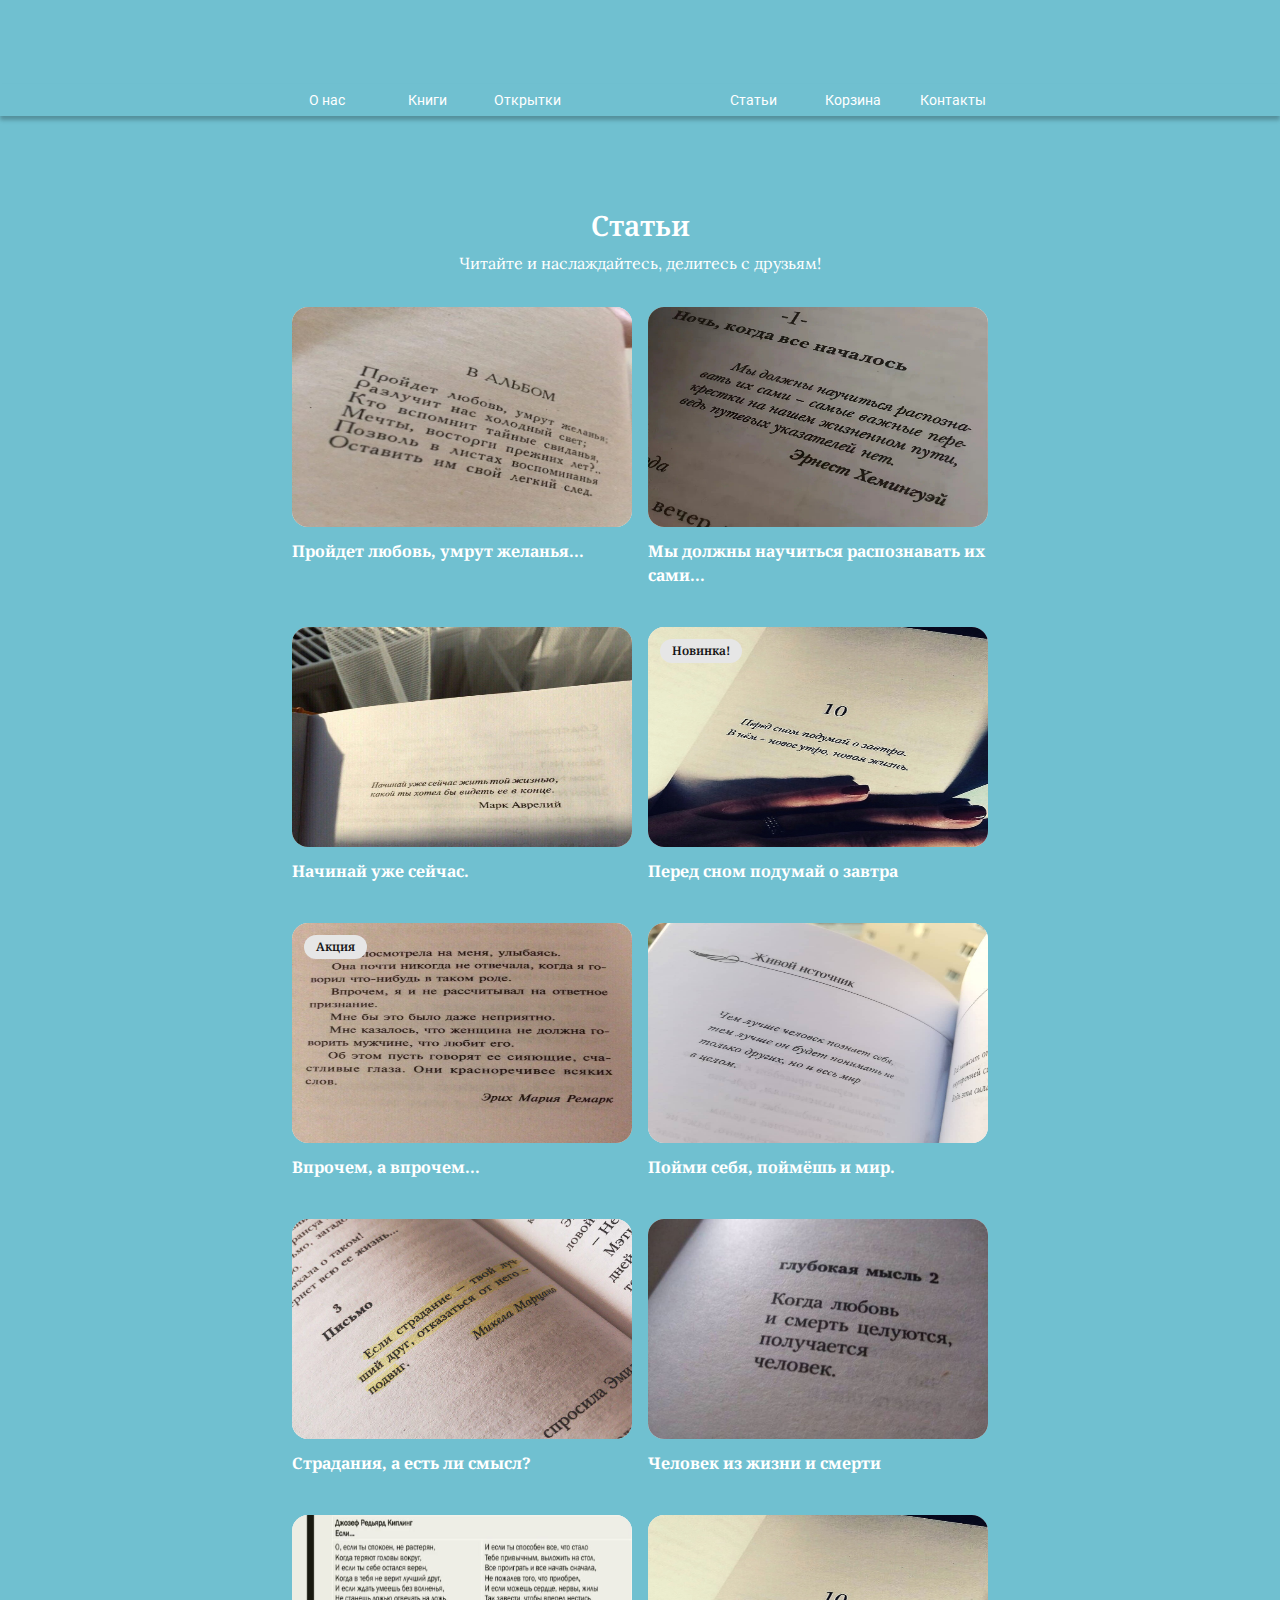
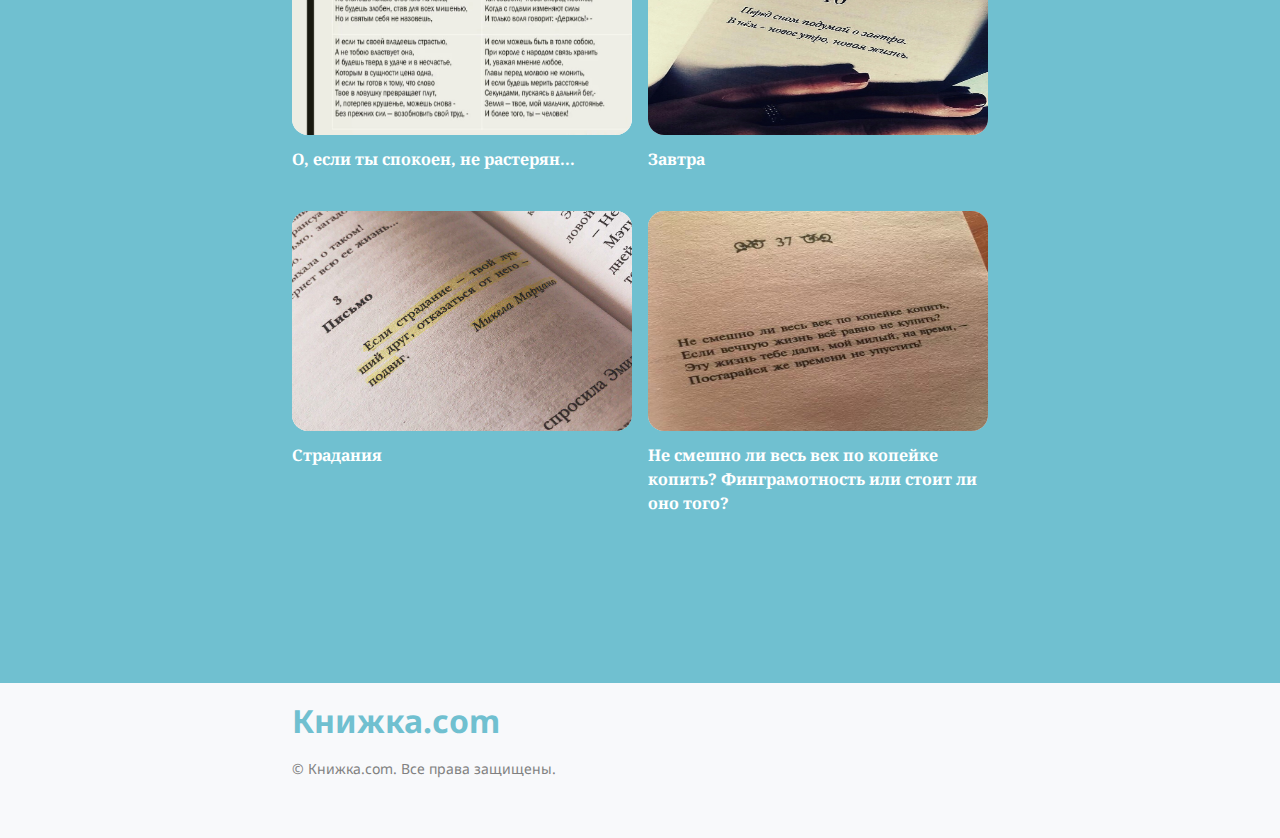
==== commit 950ebdf5: "любимый рин" ====
--- a/articles.html
+++ b/articles.html
@@ -104,106 +104,105 @@
                 <div class="article__box">
                   <a href="article.html" class="article">
                     <div class="article__img">
-                      <img src="images/content/article-bg.jpg" alt="">
-                    </div>
-                    <h6 class="article__title">
-                      Аленький цветочек. Сказка.
-                      Аксаков
-                    </h6>
-                  </a>
-                  <a href="article.html" class="article">
-                    <div class="article__img">
-                      <img src="images/content/article-bg.jpg" alt="">
-                    </div>
-                    <h6 class="article__title">
-                      Книга с невероятно длинным названием, таким длинным, что даже не помещается на
-                    </h6>
-
-                  </a>
-
-                  <a href="article.html" class="article">
-                    <div class="article__img">
-                      <img src="images/content/article-bg.jpg" alt="">
-                    </div>
-                    <h6 class="article__title">
-                      Марк Твен: Биография и увлекательная жизнь писателя
-                    </h6>
-                  </a>
-                  <a href="article.html" class="article">
-                    <div class="article__img">
-                      <img src="images/content/article-bg.jpg" alt="">
-                    </div>
-                    <h6 class="article__title">
-                      Книга с невероятно длинным названием, таким длинным, что даже не помещается на
+                      <img src="images/content/i-41.jpg" alt="">
+                    </div>
+                    <h6 class="article__title">
+                      Пройдет любовь, умрут желанья...
+                    </h6>
+                  </a>
+                  <a href="article.html" class="article">
+                    <div class="article__img">
+                      <img src="images/content/MkfwuhjOq_c.jpg" alt="">
+                    </div>
+                    <h6 class="article__title">
+                      Мы должны научиться распознавать их сами...
+                    </h6>
+
+                  </a>
+
+                  <a href="article.html" class="article">
+                    <div class="article__img">
+                      <img src="images/content/scale_1200.jpg" alt="">
+                    </div>
+                    <h6 class="article__title">
+                      Начинай уже сейчас.
+                    </h6>
+                  </a>
+                  <a href="article.html" class="article">
+                    <div class="article__img">
+                      <img src="images/content/usDpqR2HJBk.jpg" alt="">
+                    </div>
+                    <h6 class="article__title">
+                      Перед сном подумай о завтра
                     </h6>
                     <div class="article__label"><span>Новинка!</span></div>
                   </a>
                   <a href="article.html" class="article mob-none">
                     <div class="article__img">
-                      <img src="images/content/article-bg.jpg" alt="">
-                    </div>
-                    <h6 class="article__title">
-                      Марк Твен: Биография и увлекательная жизнь писателя
+                      <img src="images/content/38683579_457313641.jpg" alt="">
+                    </div>
+                    <h6 class="article__title">
+                      Впрочем, а впрочем...
                     </h6>
                     <div class="article__label"><span>Акция</span></div>
                   </a>
                   <a href="article.html" class="article mob-none">
                     <div class="article__img">
-                      <img src="images/content/article-bg.jpg" alt="">
-                    </div>
-                    <h6 class="article__title">
-                      Книга с невероятно длинным названием, таким длинным, что даже не помещается на
-                    </h6>
-                  </a>
-                  <a href="article.html" class="article mob-none">
-                    <div class="article__img">
-                      <img src="images/content/article-bg.jpg" alt="">
-                    </div>
-                    <h6 class="article__title">
-                      Марк Твен: Биография и увлекательная жизнь писателя
-                    </h6>
-
-                  </a>
-                  <a href="article.html" class="article mob-none">
-                    <div class="article__img">
-                      <img src="images/content/article-bg.jpg" alt="">
-                    </div>
-                    <h6 class="article__title">
-                      Книга с невероятно длинным названием, таким длинным, что даже не помещается на
-                    </h6>
-
-                  </a>
-                  <a href="article.html" class="article none">
-                    <div class="article__img">
-                      <img src="images/content/article-bg.jpg" alt="">
-                    </div>
-                    <h6 class="article__title">
-                      Марк Твен: Биография и увлекательная жизнь писателя
-                    </h6>
-                  </a>
-                  <a href="article.html" class="article none">
-                    <div class="article__img">
-                      <img src="images/content/article-bg.jpg" alt="">
-                    </div>
-                    <h6 class="article__title">
-                      Книга с невероятно длинным названием, таким длинным, что даже не помещается на
-                    </h6>
-                  </a>
-                  <a href="article.html" class="article none">
-                    <div class="article__img">
-                      <img src="images/content/article-bg.jpg" alt="">
-                    </div>
-                    <h6 class="article__title">
-                      Марк Твен: Биография и увлекательная жизнь писателя
-                    </h6>
-
-                  </a>
-                  <a href="article.html" class="article none">
-                    <div class="article__img">
-                      <img src="images/content/article-bg.jpg" alt="">
-                    </div>
-                    <h6 class="article__title">
-                      Сказки.
+                      <img src="images/content/88291035f39837c28644abebf7220d63.jpg" alt="">
+                    </div>
+                    <h6 class="article__title">
+                      Пойми себя, поймёшь и мир.
+                    </h6>
+                  </a>
+                  <a href="article.html" class="article mob-none">
+                    <div class="article__img">
+                      <img src="images/content/d0b293a4065963ec2152f12abc3bc2b7.jpg" alt="">
+                    </div>
+                    <h6 class="article__title">
+                      Страдания, а есть ли смысл?
+                    </h6>
+
+                  </a>
+                  <a href="article.html" class="article mob-none">
+                    <div class="article__img">
+                      <img src="images/content/WPJdT4WI-kY.jpg" alt="">
+                    </div>
+                    <h6 class="article__title">
+                      Человек из жизни и смерти
+                    </h6>
+
+                  </a>
+                  <a href="article.html" class="article none">
+                    <div class="article__img">
+                      <img src="images/content/если.jpg" alt="">
+                    </div>
+                    <h6 class="article__title">
+                      О, если ты спокоен, не растерян...
+                    </h6>
+                  </a>
+                  <a href="article.html" class="article none">
+                    <div class="article__img">
+                      <img src="images/content/usDpqR2HJBk.jpg" alt="">
+                    </div>
+                    <h6 class="article__title">
+                      Завтра
+                    </h6>
+                  </a>
+                  <a href="article.html" class="article none">
+                    <div class="article__img">
+                      <img src="images/content/d0b293a4065963ec2152f12abc3bc2b7.jpg" alt="">
+                    </div>
+                    <h6 class="article__title">
+                      Страдания
+                    </h6>
+
+                  </a>
+                  <a href="article.html" class="article none">
+                    <div class="article__img">
+                      <img src="images/content/i-23.jpg" alt="">
+                    </div>
+                    <h6 class="article__title">
+                      Не смешно ли весь век по копейке копить? Финграмотность или стоит ли оно того?
                     </h6>
                   </a>
                 </div>
